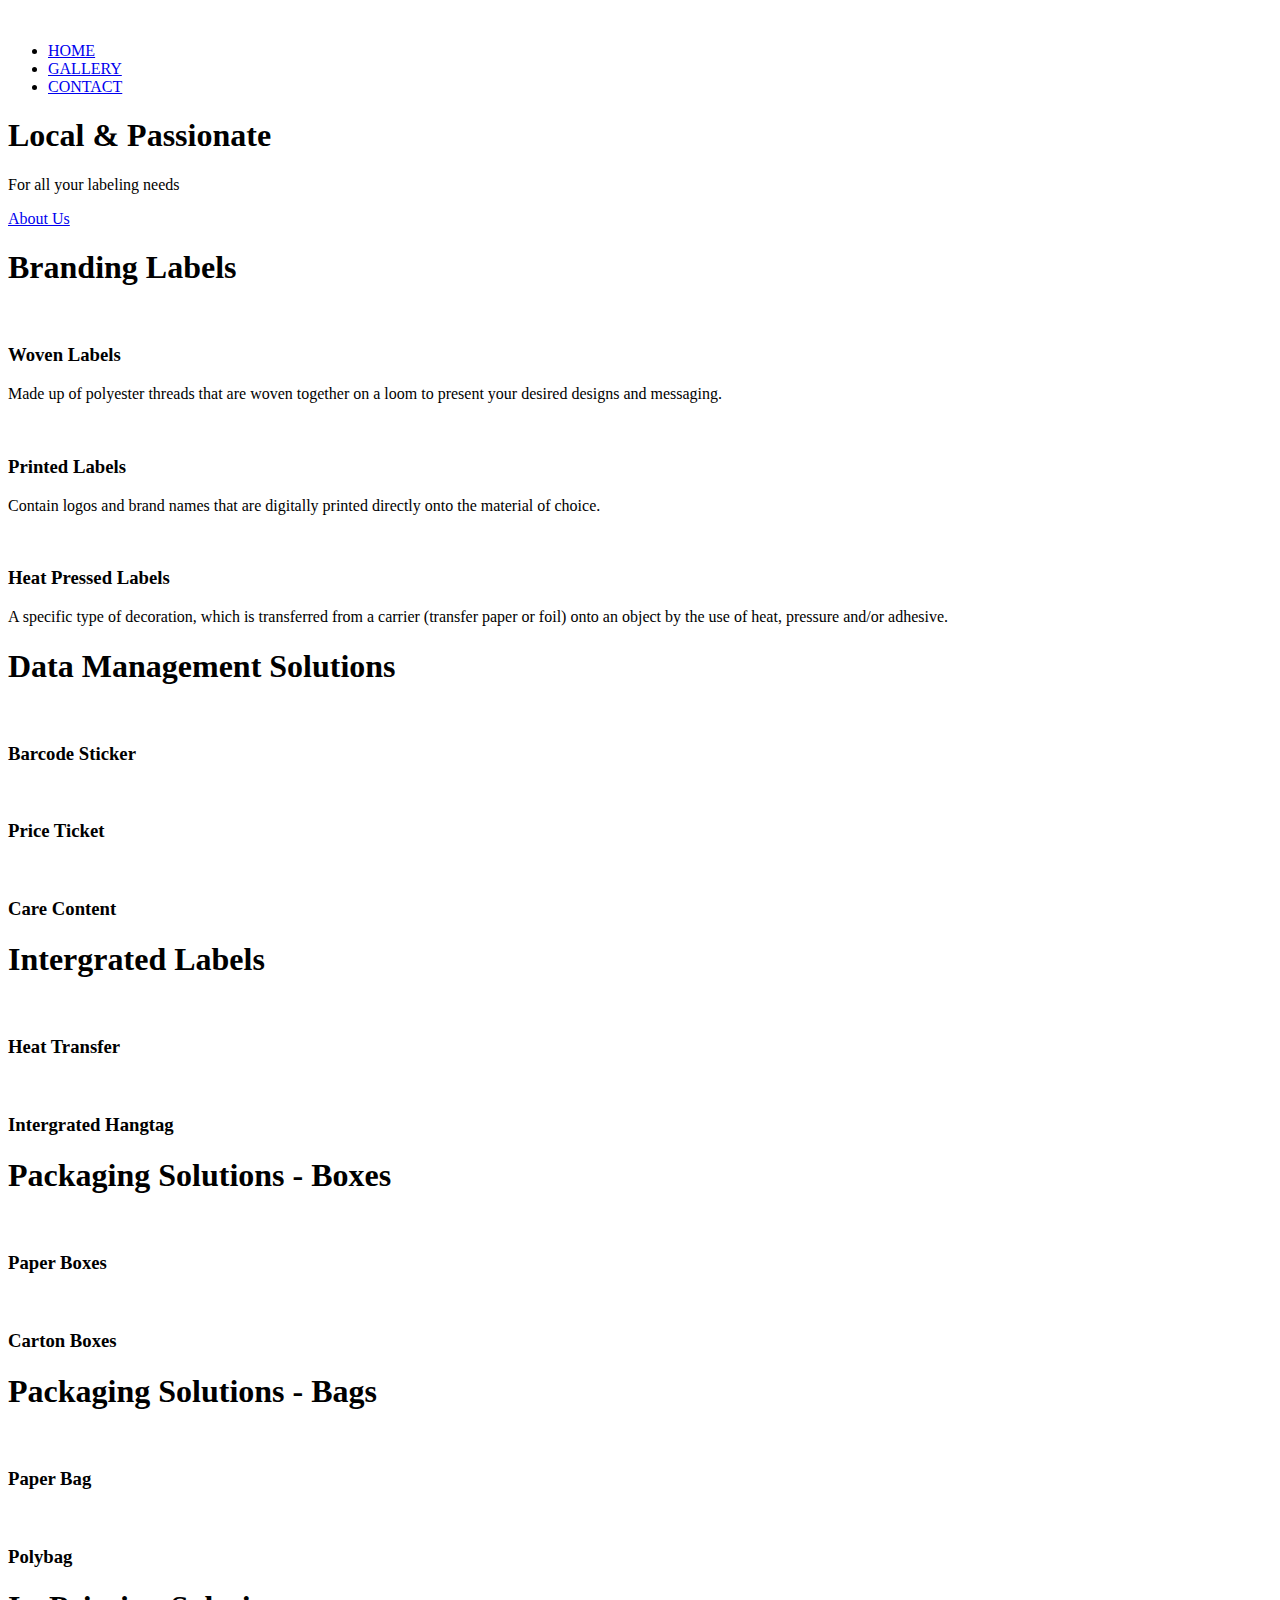
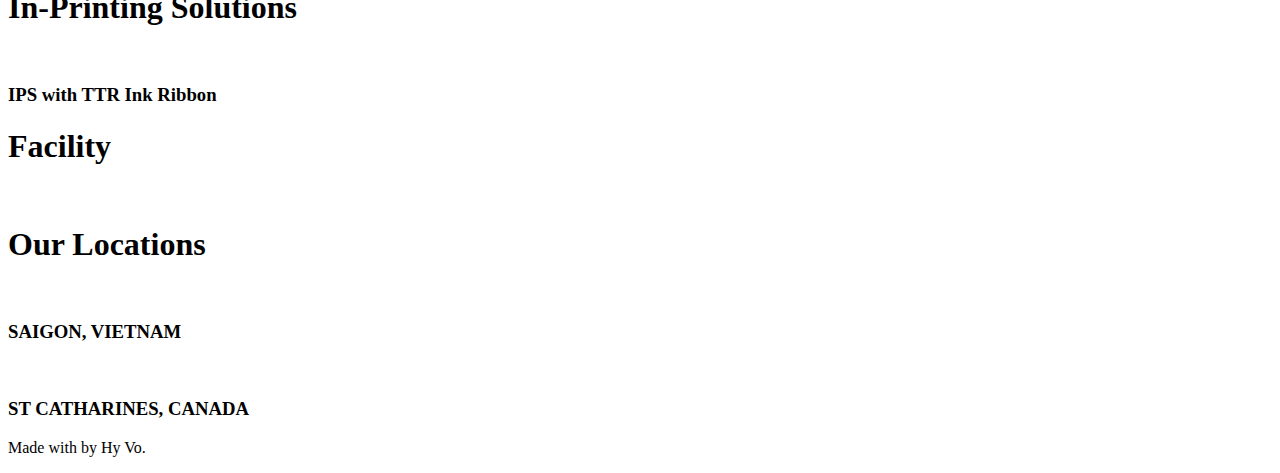
==== index.html @ 7e91a7ab "practice: Made index page" ====
<!DOCTYPE html>
<html lang="en">
<head>
    <meta charset="UTF-8">
    <meta http-equiv="X-UA-Compatible" content="IE=edge">
    <meta name="viewport" content="width=device-width, initial-scale=1.0">
    <title>PJHN</title>
</head>
<body>
    <section class="header">
        <nav>
            <a href="index.html"><img src="img/logo.png" alt=""></a>
            <div class="nav-links" id="navLinks">
                <i class="fa fa-times" onclick="hideMenu()"></i>
                <ul>
                    <li><a href="index.html">HOME</a></li>
                    <li><a href="gallery.html">GALLERY</a></li>
                    <li><a href="contact.html">CONTACT</a></li>
                </ul>
            </div>
            <i class="fa fa-bars" onclick="showMenu()"></i>
        </nav>
        <div class="text-box">
            <h1>Local & Passionate</h1>
            <p>For all your labeling needs</p>
            <a href="about.html" class="hero-btn">About Us</a>
        </div>
    </section>

    <!---------- Branding ---------->
    <section class="branding">
        <h1>Branding Labels</h1>

        <div class="row">
            <div class="branding-col">
                <img src="img/w1.png" alt="">
                <img src="img/w2.png" alt="">
                <h3>Woven Labels</h3>
                <p>Made up of polyester threads that are woven together on a loom to present your desired designs and messaging.</p>
            </div>
            <div class="branding-col">
                <img src="img/pt1.png" alt="">
                <img src="img/pt2.png" alt="">
                <h3>Printed Labels</h3>
                <p>Contain logos and brand names that are digitally printed directly onto the material of choice.</p>
            </div>
            <div class="branding-col">
                <img src="img/brd1.png" alt="">
                <img src="img/brd2.png" alt="">
                <h3>Heat Pressed Labels</h3>
                <p>A specific type of decoration, which is transferred from a carrier (transfer paper or foil) onto an object by the use of heat, pressure and/or adhesive.</p>
            </div>
        </div>
    </section>

    <!---------- Data Management ---------->
    <div>
        <section class="branding">
            <h1>Data Management Solutions</h1>

            <div class="row">
                <div class="branding-col">
                    <img src="img/brst1.png" alt="">
                    <h3>Barcode Sticker</h3>
                </div>
                <div class="branding-col">
                    <img src="img/prtk1.png" alt="">
                    <img src="img/prtk2.png" alt="">
                    <h3>Price Ticket</h3>
                </div>
                <div class="branding-col">
                    <img src="img/brd1.png" alt="">
                    <img src="img/brd2.png" alt="">
                    <h3>Care Content</h3>
                </div>
            </div>
        </section>
    </div>
        

    <!---------- Intergrated Labels ---------->
    <section class="integrated">
        <h1>Intergrated Labels</h1>

        <div class="row">
            <div class="integrated-col">
                <img src="img/httr1.png" alt="">
                <h3>Heat Transfer</h3>
            </div>
            <div class="integrated-col">
                <img src="img/prtk1.png" alt="">
                <img src="img/prtk2.png" alt="">
                <h3>Intergrated Hangtag</h3>
            </div>
        </div>
    </section>

    <!---------- Packaging ---------->
    <div>
        <section class="packaging">
            <h1>Packaging Solutions - Boxes</h1>

            <div class="row">
                <div class="packaging-col">
                    <img src="img/pabg1.png" alt="">
                    <h3>Paper Boxes</h3>
                </div>
                <div class="packaging-col">
                    <img src="img/crbx1.png" alt="">
                    <img src="img/crbx2.png" alt="">
                    <h3>Carton Boxes</h3>
                </div>
            </div>
        </section>
    </div>
    

    <!---------- Packaging ---------->
    <section class="packaging">
        <h1>Packaging Solutions - Bags</h1>

        <div class="row">
            <div class="packaging-col">
                <img src="img/pabg1.png" alt="">
                <img src="img/pabg2.png" alt="">
                <h3>Paper Bag</h3>
            </div>
            <div class="packaging-col">
                <img src="img/pobg1.png" alt="">
                <img src="img/pobg2.png" alt="">
                <img src="img/pobg3.png" alt="">
                <h3>Polybag</h3>
            </div>
        </div>
    </section>

    <!---------- In-Printing ---------->
    <div>
        <section class="inprinting">
            <h1>In-Printing Solutions</h1>

            <div class="row">
                <div class="inprinting-col">
                    <img src="img/ips_ttr.png" alt="">
                    <h3>IPS with TTR Ink Ribbon</h3>
                </div>
            </div>
        </section>
    </div>
    

    <!---------- Facility ---------->
    <section class="inprinting">
        <h1>Facility</h1>

        <div class="row">
            <div class="inprinting-col">
                <img src="img/fac.png" alt="">
            </div>
        </div>
    </section>

    <!---------- Location ---------->
    <section class="location">
        <h1>Our Locations</h1>
        <div class="row">
            <div class="location-col">
                <img src="img/ben_thanh.jpg" alt="">
                <div class="layer">
                    <h3>SAIGON, VIETNAM</h3>
                </div>
            </div>
            <div class="location-col">
                <img src="img/st_catharines.jpg" alt="">
                <div class="layer">
                    <h3>ST CATHARINES, CANADA</h3>
                </div>
            </div>
        </div>
    </section>

    <!---------- Footer ---------->
    <section class="footer">
        <div class="icons">
            <a href="https://www.instagram.com/hyvogia/"><i class="fa fa-instagram"></i></a>
            <a href="https://www.linkedin.com/in/hy-vo-8a0843227/"><i class="fa fa-linkedin"></i></a>
        </div>
        <p>Made with <i class="fa fa-heart-o"></i> by Hy Vo.</p>
    </section>
</body>
</html>
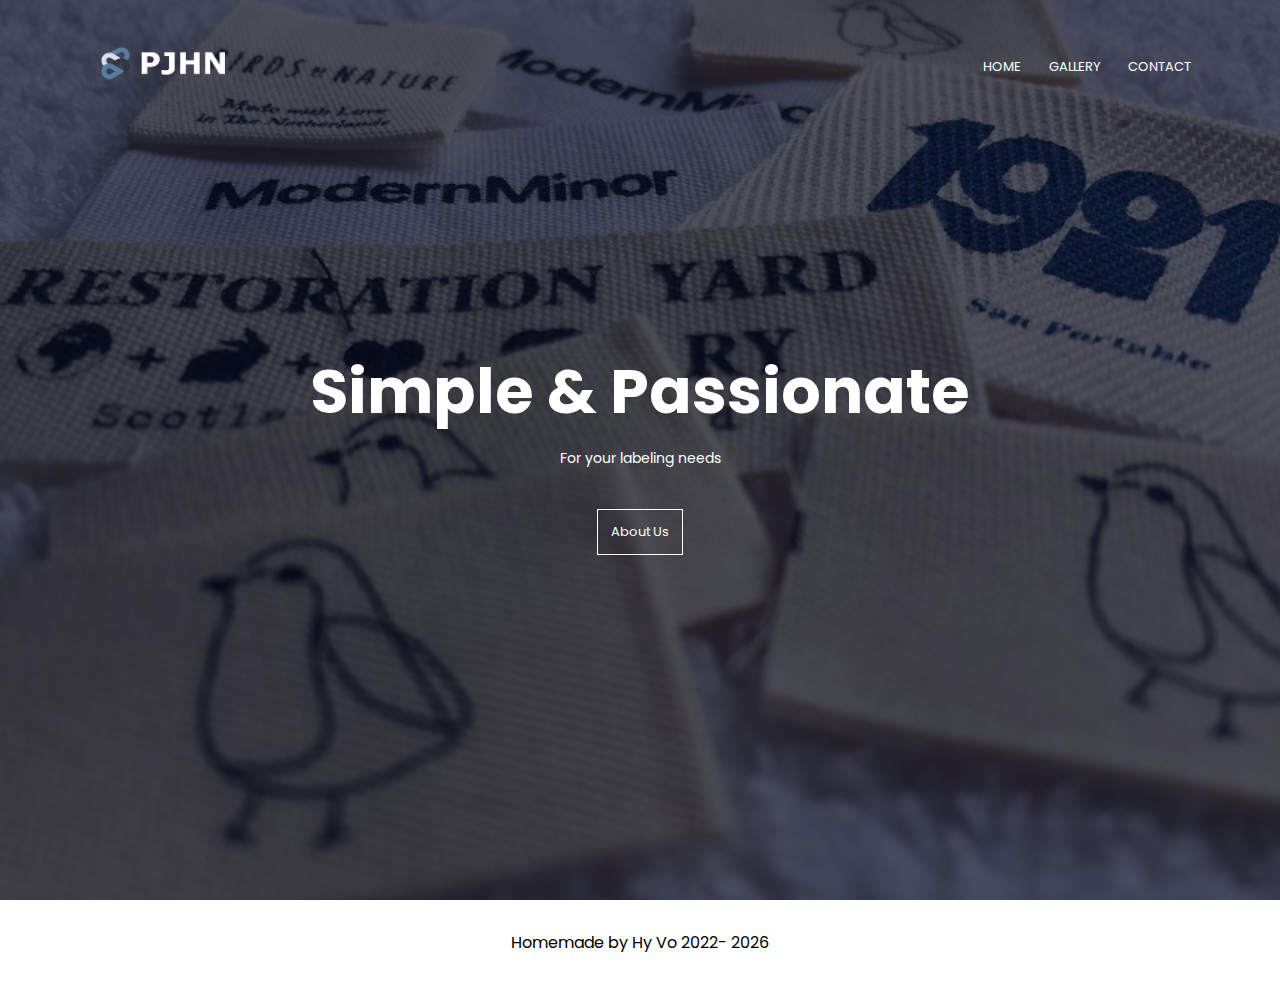
==== commit 0ac3c8e6: "practice: Added CSS with proper comments and an image folder" ====
--- a/index.html
+++ b/index.html
@@ -1,11 +1,20 @@
 <!DOCTYPE html>
 <html lang="en">
+
 <head>
     <meta charset="UTF-8">
     <meta http-equiv="X-UA-Compatible" content="IE=edge">
     <meta name="viewport" content="width=device-width, initial-scale=1.0">
     <title>PJHN</title>
+    <link rel="shortcut icon" href="img/icon.png" type="image/x-icon">
+    <link rel="stylesheet" href="style.css">
+    <link rel="preconnect" href="https://fonts.googleapis.com">
+    <link rel="preconnect" href="https://fonts.gstatic.com" crossorigin>
+    <link href="https://fonts.googleapis.com/css2?family=Poppins:wght@100;200;300;400;600;700&display=swap"
+        rel="stylesheet">
+    <link rel="stylesheet" href="https://cdnjs.cloudflare.com/ajax/libs/font-awesome/4.7.0/css/font-awesome.min.css">
 </head>
+
 <body>
     <section class="header">
         <nav>
@@ -21,171 +30,21 @@
             <i class="fa fa-bars" onclick="showMenu()"></i>
         </nav>
         <div class="text-box">
-            <h1>Local & Passionate</h1>
-            <p>For all your labeling needs</p>
+            <h1>Simple & Passionate</h1>
+            <p>For your labeling needs</p>
             <a href="about.html" class="hero-btn">About Us</a>
         </div>
     </section>
 
-    <!---------- Branding ---------->
-    <section class="branding">
-        <h1>Branding Labels</h1>
 
-        <div class="row">
-            <div class="branding-col">
-                <img src="img/w1.png" alt="">
-                <img src="img/w2.png" alt="">
-                <h3>Woven Labels</h3>
-                <p>Made up of polyester threads that are woven together on a loom to present your desired designs and messaging.</p>
-            </div>
-            <div class="branding-col">
-                <img src="img/pt1.png" alt="">
-                <img src="img/pt2.png" alt="">
-                <h3>Printed Labels</h3>
-                <p>Contain logos and brand names that are digitally printed directly onto the material of choice.</p>
-            </div>
-            <div class="branding-col">
-                <img src="img/brd1.png" alt="">
-                <img src="img/brd2.png" alt="">
-                <h3>Heat Pressed Labels</h3>
-                <p>A specific type of decoration, which is transferred from a carrier (transfer paper or foil) onto an object by the use of heat, pressure and/or adhesive.</p>
-            </div>
-        </div>
-    </section>
-
-    <!---------- Data Management ---------->
-    <div>
-        <section class="branding">
-            <h1>Data Management Solutions</h1>
-
-            <div class="row">
-                <div class="branding-col">
-                    <img src="img/brst1.png" alt="">
-                    <h3>Barcode Sticker</h3>
-                </div>
-                <div class="branding-col">
-                    <img src="img/prtk1.png" alt="">
-                    <img src="img/prtk2.png" alt="">
-                    <h3>Price Ticket</h3>
-                </div>
-                <div class="branding-col">
-                    <img src="img/brd1.png" alt="">
-                    <img src="img/brd2.png" alt="">
-                    <h3>Care Content</h3>
-                </div>
-            </div>
-        </section>
-    </div>
-        
-
-    <!---------- Intergrated Labels ---------->
-    <section class="integrated">
-        <h1>Intergrated Labels</h1>
-
-        <div class="row">
-            <div class="integrated-col">
-                <img src="img/httr1.png" alt="">
-                <h3>Heat Transfer</h3>
-            </div>
-            <div class="integrated-col">
-                <img src="img/prtk1.png" alt="">
-                <img src="img/prtk2.png" alt="">
-                <h3>Intergrated Hangtag</h3>
-            </div>
-        </div>
-    </section>
-
-    <!---------- Packaging ---------->
-    <div>
-        <section class="packaging">
-            <h1>Packaging Solutions - Boxes</h1>
-
-            <div class="row">
-                <div class="packaging-col">
-                    <img src="img/pabg1.png" alt="">
-                    <h3>Paper Boxes</h3>
-                </div>
-                <div class="packaging-col">
-                    <img src="img/crbx1.png" alt="">
-                    <img src="img/crbx2.png" alt="">
-                    <h3>Carton Boxes</h3>
-                </div>
-            </div>
-        </section>
-    </div>
-    
-
-    <!---------- Packaging ---------->
-    <section class="packaging">
-        <h1>Packaging Solutions - Bags</h1>
-
-        <div class="row">
-            <div class="packaging-col">
-                <img src="img/pabg1.png" alt="">
-                <img src="img/pabg2.png" alt="">
-                <h3>Paper Bag</h3>
-            </div>
-            <div class="packaging-col">
-                <img src="img/pobg1.png" alt="">
-                <img src="img/pobg2.png" alt="">
-                <img src="img/pobg3.png" alt="">
-                <h3>Polybag</h3>
-            </div>
-        </div>
-    </section>
-
-    <!---------- In-Printing ---------->
-    <div>
-        <section class="inprinting">
-            <h1>In-Printing Solutions</h1>
-
-            <div class="row">
-                <div class="inprinting-col">
-                    <img src="img/ips_ttr.png" alt="">
-                    <h3>IPS with TTR Ink Ribbon</h3>
-                </div>
-            </div>
-        </section>
-    </div>
-    
-
-    <!---------- Facility ---------->
-    <section class="inprinting">
-        <h1>Facility</h1>
-
-        <div class="row">
-            <div class="inprinting-col">
-                <img src="img/fac.png" alt="">
-            </div>
-        </div>
-    </section>
-
-    <!---------- Location ---------->
-    <section class="location">
-        <h1>Our Locations</h1>
-        <div class="row">
-            <div class="location-col">
-                <img src="img/ben_thanh.jpg" alt="">
-                <div class="layer">
-                    <h3>SAIGON, VIETNAM</h3>
-                </div>
-            </div>
-            <div class="location-col">
-                <img src="img/st_catharines.jpg" alt="">
-                <div class="layer">
-                    <h3>ST CATHARINES, CANADA</h3>
-                </div>
-            </div>
-        </div>
-    </section>
 
     <!---------- Footer ---------->
     <section class="footer">
-        <div class="icons">
-            <a href="https://www.instagram.com/hyvogia/"><i class="fa fa-instagram"></i></a>
-            <a href="https://www.linkedin.com/in/hy-vo-8a0843227/"><i class="fa fa-linkedin"></i></a>
-        </div>
-        <p>Made with <i class="fa fa-heart-o"></i> by Hy Vo.</p>
+
+        <p>Homemade by Hy Vo 2022-
+            <script>document.write(new Date().getFullYear());</script>
+        </p>
     </section>
 </body>
-</html>
+
+</html>--- a/style.css
+++ b/style.css
@@ -0,0 +1,168 @@
+/* Contents of this file:
+    |navigation-bar|
+    |home-page|
+    |footer|
+*/
+
+/* *navigation-bar* */
+
+* {
+    font-family: 'Poppins', sans-serif;
+    margin: 0;
+    padding: 0;
+}
+
+.header {
+    position: relative;
+
+    background-image: linear-gradient(rgba(4, 9, 30, 0.7), rgba(4, 9, 30, 0.7)), url(img/wallpaper.jpg);
+    background-position: center;
+    background-size: cover;
+    min-height: 100vh;
+    width: 100%;
+}
+
+nav {
+    align-items: center;
+    display: flex;
+    justify-content: space-between;
+    padding: 2% 6%;
+}
+
+nav img {
+    padding: 5px 10px;
+    width: 150px;
+}
+
+.nav-links {
+    flex: 1;
+    text-align: right;
+}
+
+.nav-links ul li {
+    display: inline-block;
+    list-style: none;
+    padding: 8px 12px;
+    position: relative;
+}
+
+.nav-links ul li a {
+    color: #fff;
+    font-size: 13px;
+    text-decoration: none;
+}
+
+.nav-links ul li::after {
+    content: '';
+    display: block;
+
+    background: #0082e6;
+    height: 2px;
+    margin: auto;
+    transition: 0.5s;
+    width: 0%;
+}
+
+.nav-links ul li:hover::after {
+    width: 100%;
+}
+
+nav .fa {
+    display: none;
+}
+
+@media(max-width: 768px) {
+    nav img {
+        padding: 5px 10px;
+        width: 75px;
+    }
+
+    .text-box h1 {
+        font-size: 20px;
+    }
+
+    .nav-links ul li {
+        display: block;
+    }
+
+    .nav-links {
+        position: fixed;
+
+        background: #0082e6;
+        height: 100vh;
+        right: -200px;
+        text-align: left;
+        top: 0;
+        transition: 1s;
+        width: 200px;
+        z-index: 2;
+    }
+
+    nav .fa {
+        display: block;
+
+        color: #fff;
+        cursor: pointer;
+        font-size: 22px;
+        margin: 10px;
+    }
+
+    .nav-links ul {
+        padding: 30px;
+    }
+}
+
+/* *home-page* */
+
+.text-box {
+    width: 90%;
+    color: #fff;
+    position: absolute;
+    top: 50%;
+    left: 50%;
+    transform: translate(-50%, -50%);
+    text-align: center;
+}
+
+.text-box h1 {
+    font-size: 62px;
+}
+
+.text-box p {
+    margin: 10px 0 40px;
+    font-size: 14px;
+    color: #fff;
+}
+
+.hero-btn {
+    display: inline-block;
+    position: relative;
+
+    background: transparent;
+    border: 1px solid #fff;
+    color: #fff;
+    cursor: pointer;
+    font-size: 13px;
+    padding: 12px 13px;
+    text-decoration: none;
+}
+
+.hero-btn:hover {
+    background: #0082e6;
+    border: 1px solid #0082e6;
+    transition: 1s;
+}
+
+/* *footer* */
+
+.footer {
+    padding: 30px 0;
+    text-align: center;
+    width: 100%;
+}
+
+.footer h4 {
+    font-weight: 600;
+    margin-bottom: 25px;
+    margin-top: 20px;
+}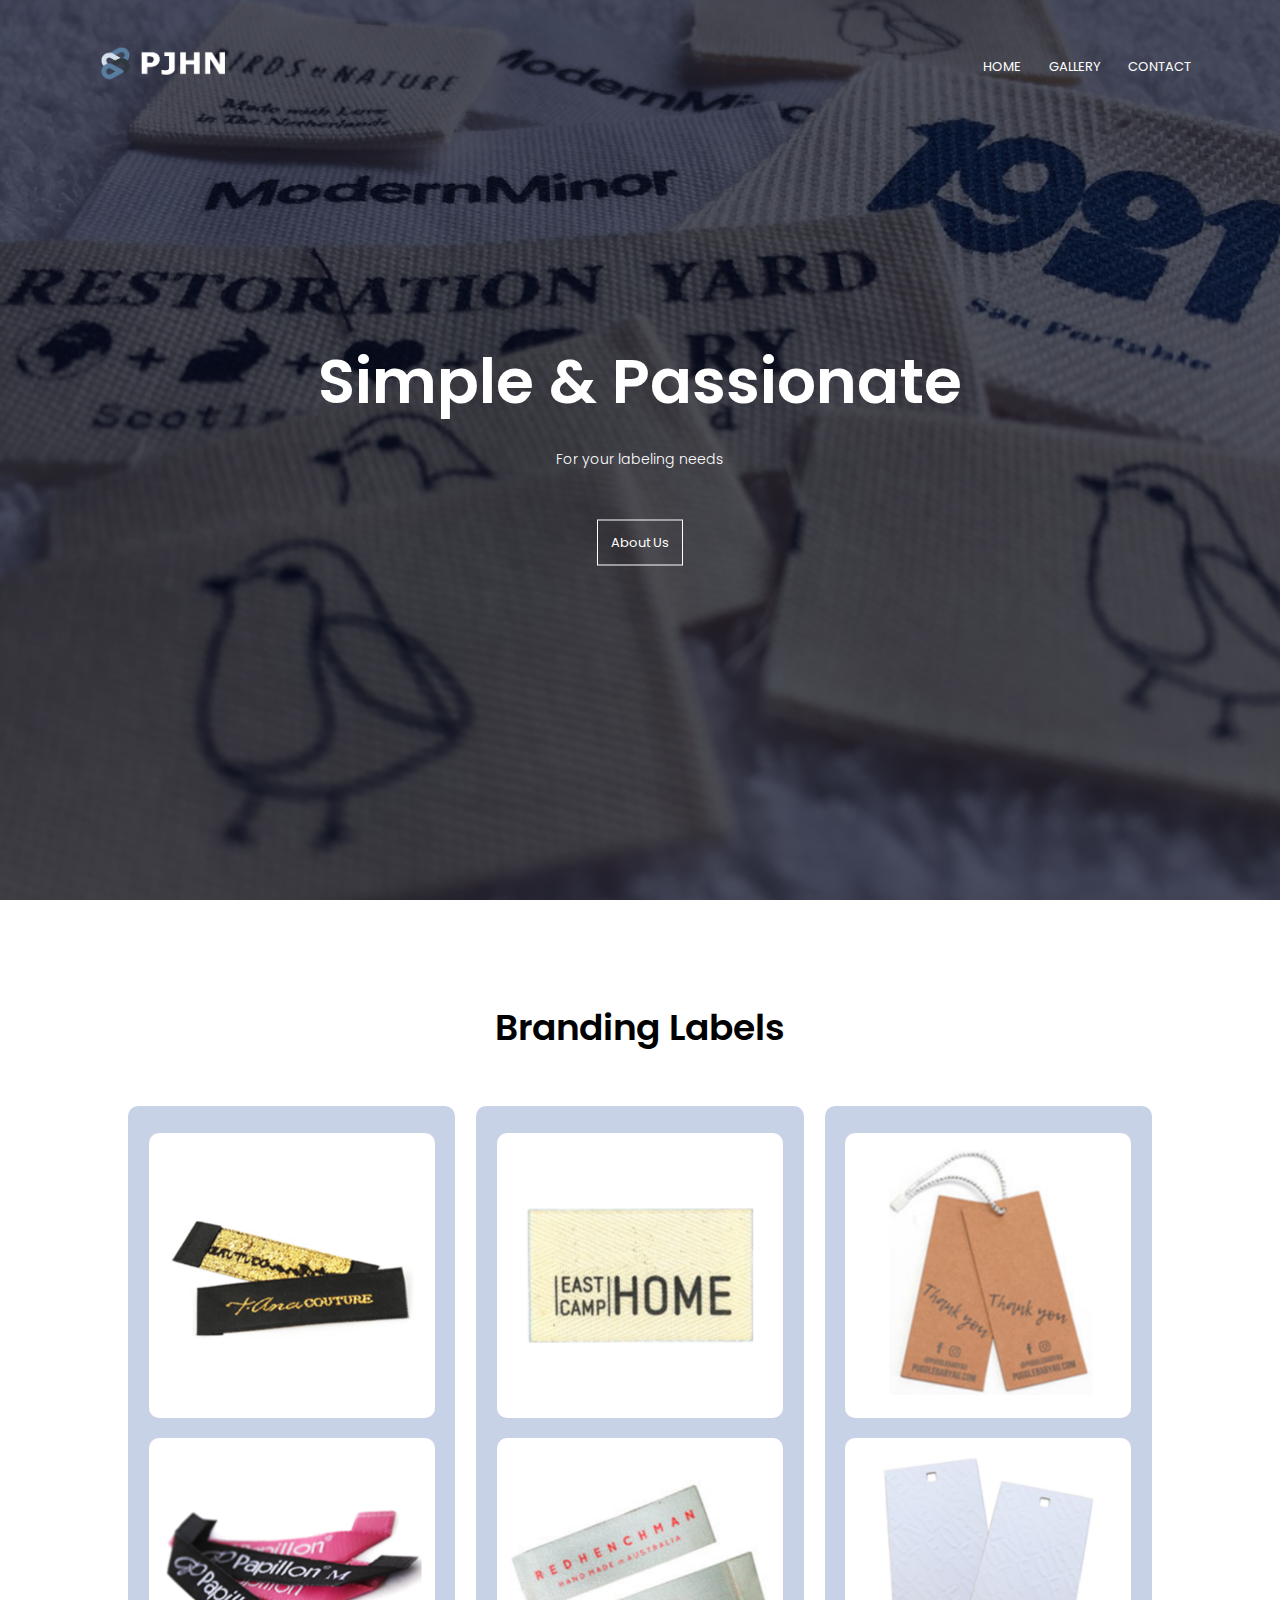
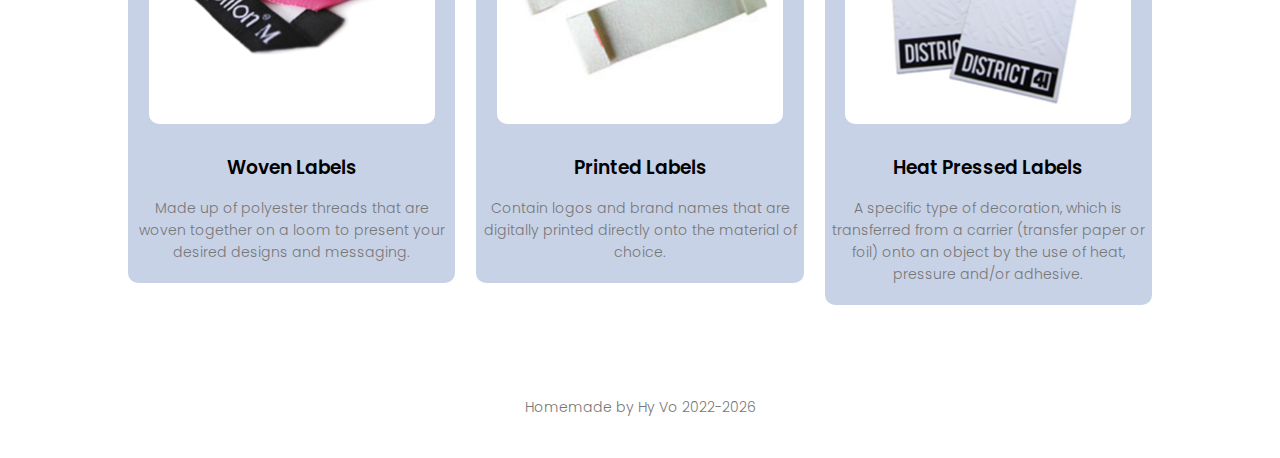
==== commit 3852d525: "practice: New branding section, flex display style, 3 columns" ====
--- a/index.html
+++ b/index.html
@@ -36,13 +36,38 @@
         </div>
     </section>
 
+    <!---------- Branding ---------->
+    <section class="branding">
+        <h1>Branding Labels</h1>
 
+        <div class="row">
+            <div class="branding-col">
+                <img src="img/w1.png" alt="">
+                <img src="img/w2.png" alt="">
+                <h3>Woven Labels</h3>
+                <p>Made up of polyester threads that are woven together on a loom to present your desired designs and
+                    messaging.</p>
+            </div>
+            <div class="branding-col">
+                <img src="img/pt1.png" alt="">
+                <img src="img/pt2.png" alt="">
+                <h3>Printed Labels</h3>
+                <p>Contain logos and brand names that are digitally printed directly onto the material of choice.</p>
+            </div>
+            <div class="branding-col">
+                <img src="img/brd1.png" alt="">
+                <img src="img/brd2.png" alt="">
+                <h3>Heat Pressed Labels</h3>
+                <p>A specific type of decoration, which is transferred from a carrier (transfer paper or foil) onto an
+                    object by the use of heat, pressure and/or adhesive.</p>
+            </div>
+        </div>
+    </section>
 
     <!---------- Footer ---------->
     <section class="footer">
-
-        <p>Homemade by Hy Vo 2022-
-            <script>document.write(new Date().getFullYear());</script>
+        <p>
+            Homemade by Hy Vo 2022-<script>document.write(new Date().getFullYear());</script>
         </p>
     </section>
 </body>
--- a/style.css
+++ b/style.css
@@ -1,6 +1,7 @@
 /* Contents of this file:
     |navigation-bar|
     |home-page|
+    |branding|
     |footer|
 */
 
@@ -153,6 +154,77 @@
     transition: 1s;
 }
 
+/* *branding* */
+
+h1 {
+    font-size: 36px;
+    font-weight: 600;
+}
+
+.row {
+    display: flex;
+    justify-content: space-between;
+    margin-top: 5%;
+}
+
+h3 {
+    text-align: center;
+    font-weight: 600;
+    margin: 10px 0;
+}
+
+p {
+    color: #777;
+    font-size: 14px;
+    font-weight: 300;
+    line-height: 22px;
+    padding: 10px;
+}
+
+.branding {
+    margin: auto;
+    padding-top: 100px;
+    text-align: center;
+    width: 80%;
+}
+
+.branding-col {
+    background-color: rgb(200, 210, 230);
+    border-radius: 10px;
+    flex-basis: 31%;
+    height: fit-content;
+    margin-bottom: 5%;
+    padding: 20px 5px;
+    text-align: center;
+}
+
+.branding-col img {
+    border-radius: 10px;
+    margin: 2% 0%;
+    transition: 0.5s;
+    width: 90%;
+}
+
+.branding-col p {
+    padding: 0;
+}
+
+.branding-col h3 {
+    margin-top: 16px;
+    margin-bottom: 15px;
+    text-align: center;
+}
+
+.branding-col img:hover {
+    box-shadow: 0 0 20px 0px rgba(0,0,0,0.2);
+}
+
+@media(max-width: 700px) {
+    .row {
+        flex-direction: column;
+    }
+}
+
 /* *footer* */
 
 .footer {
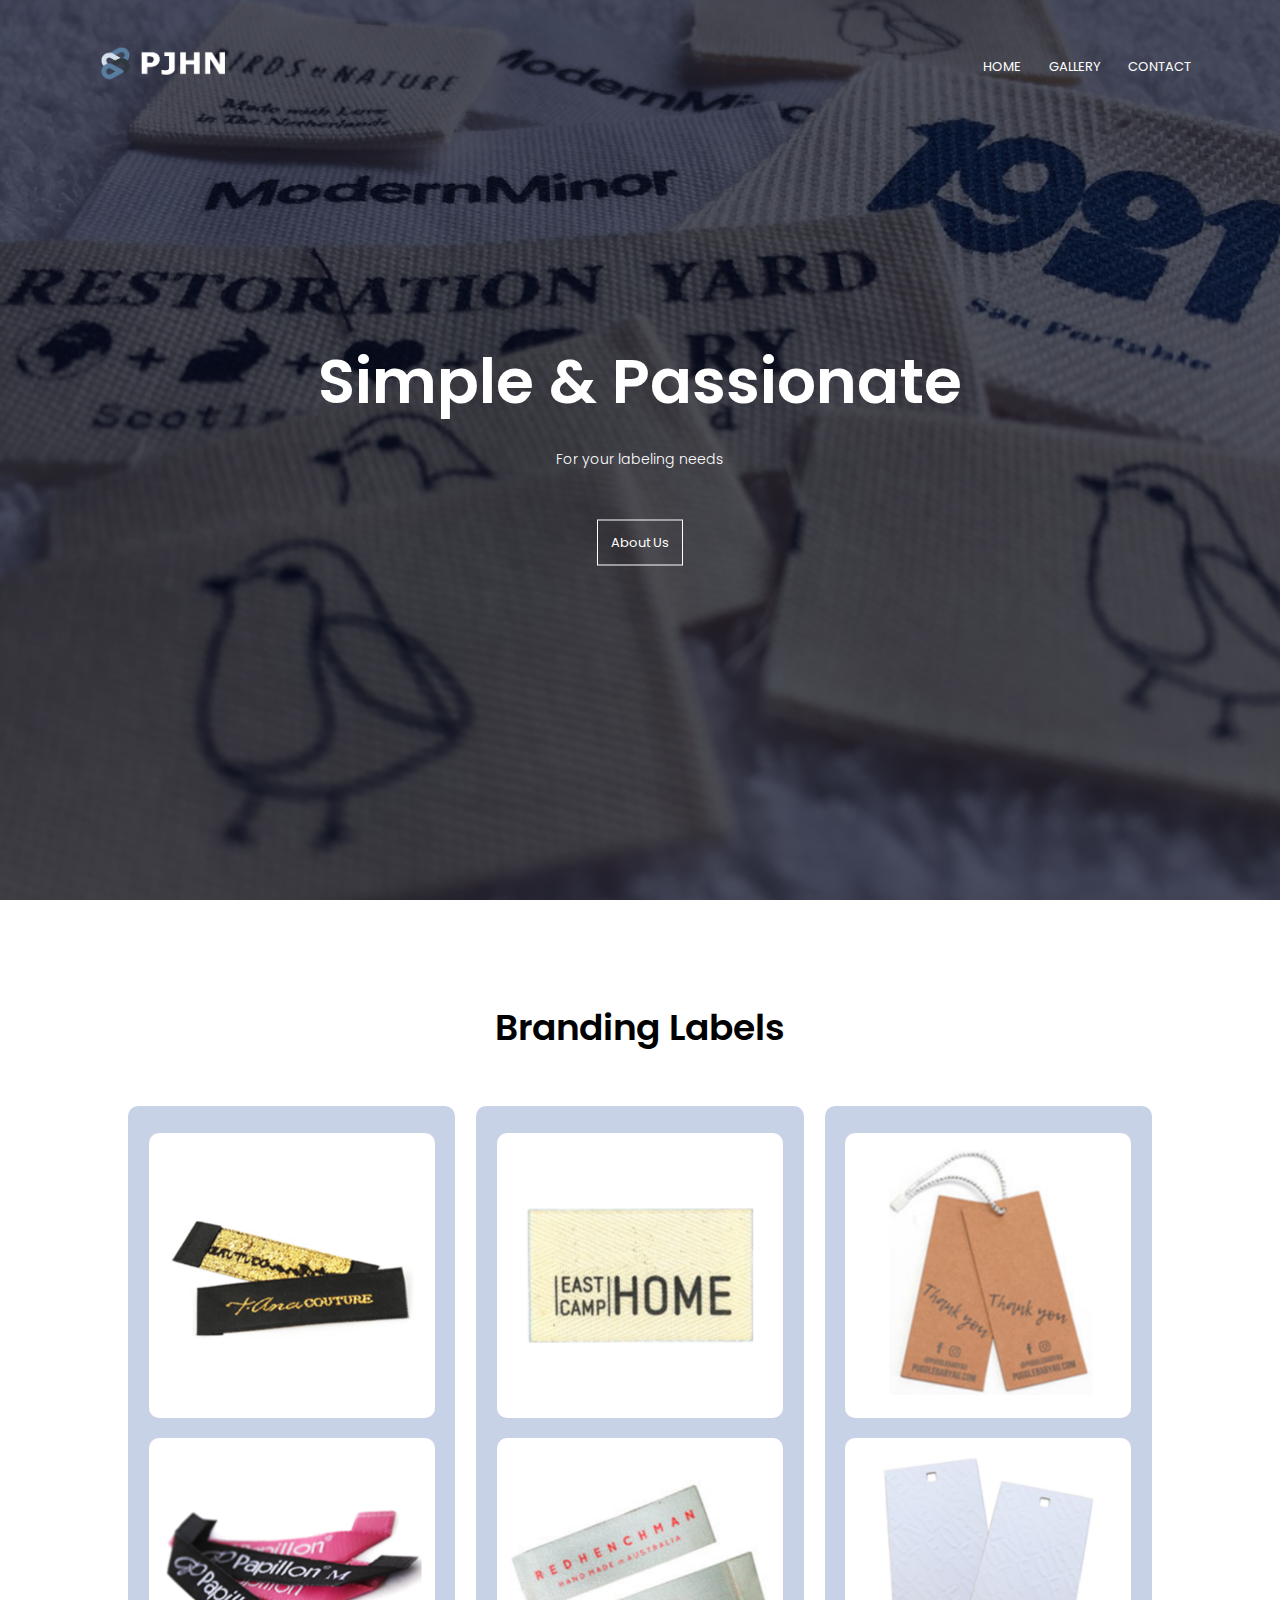
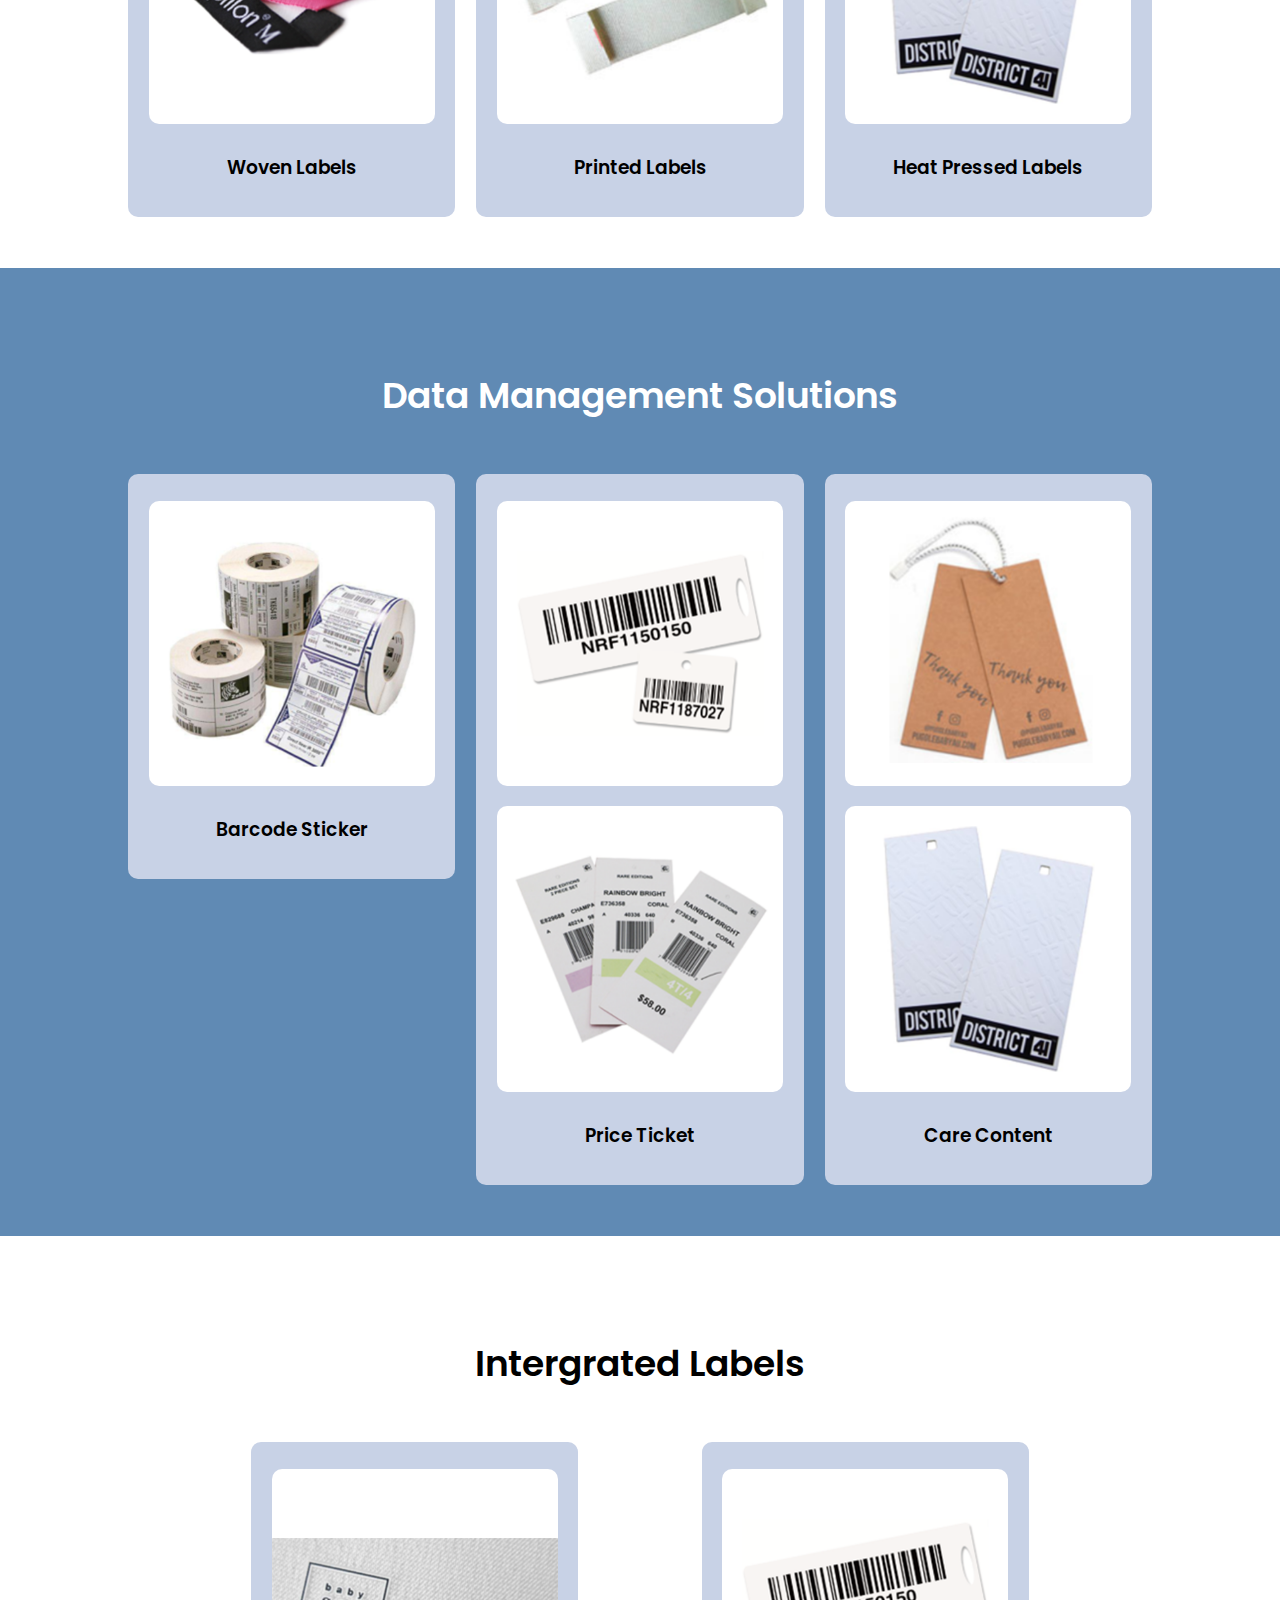
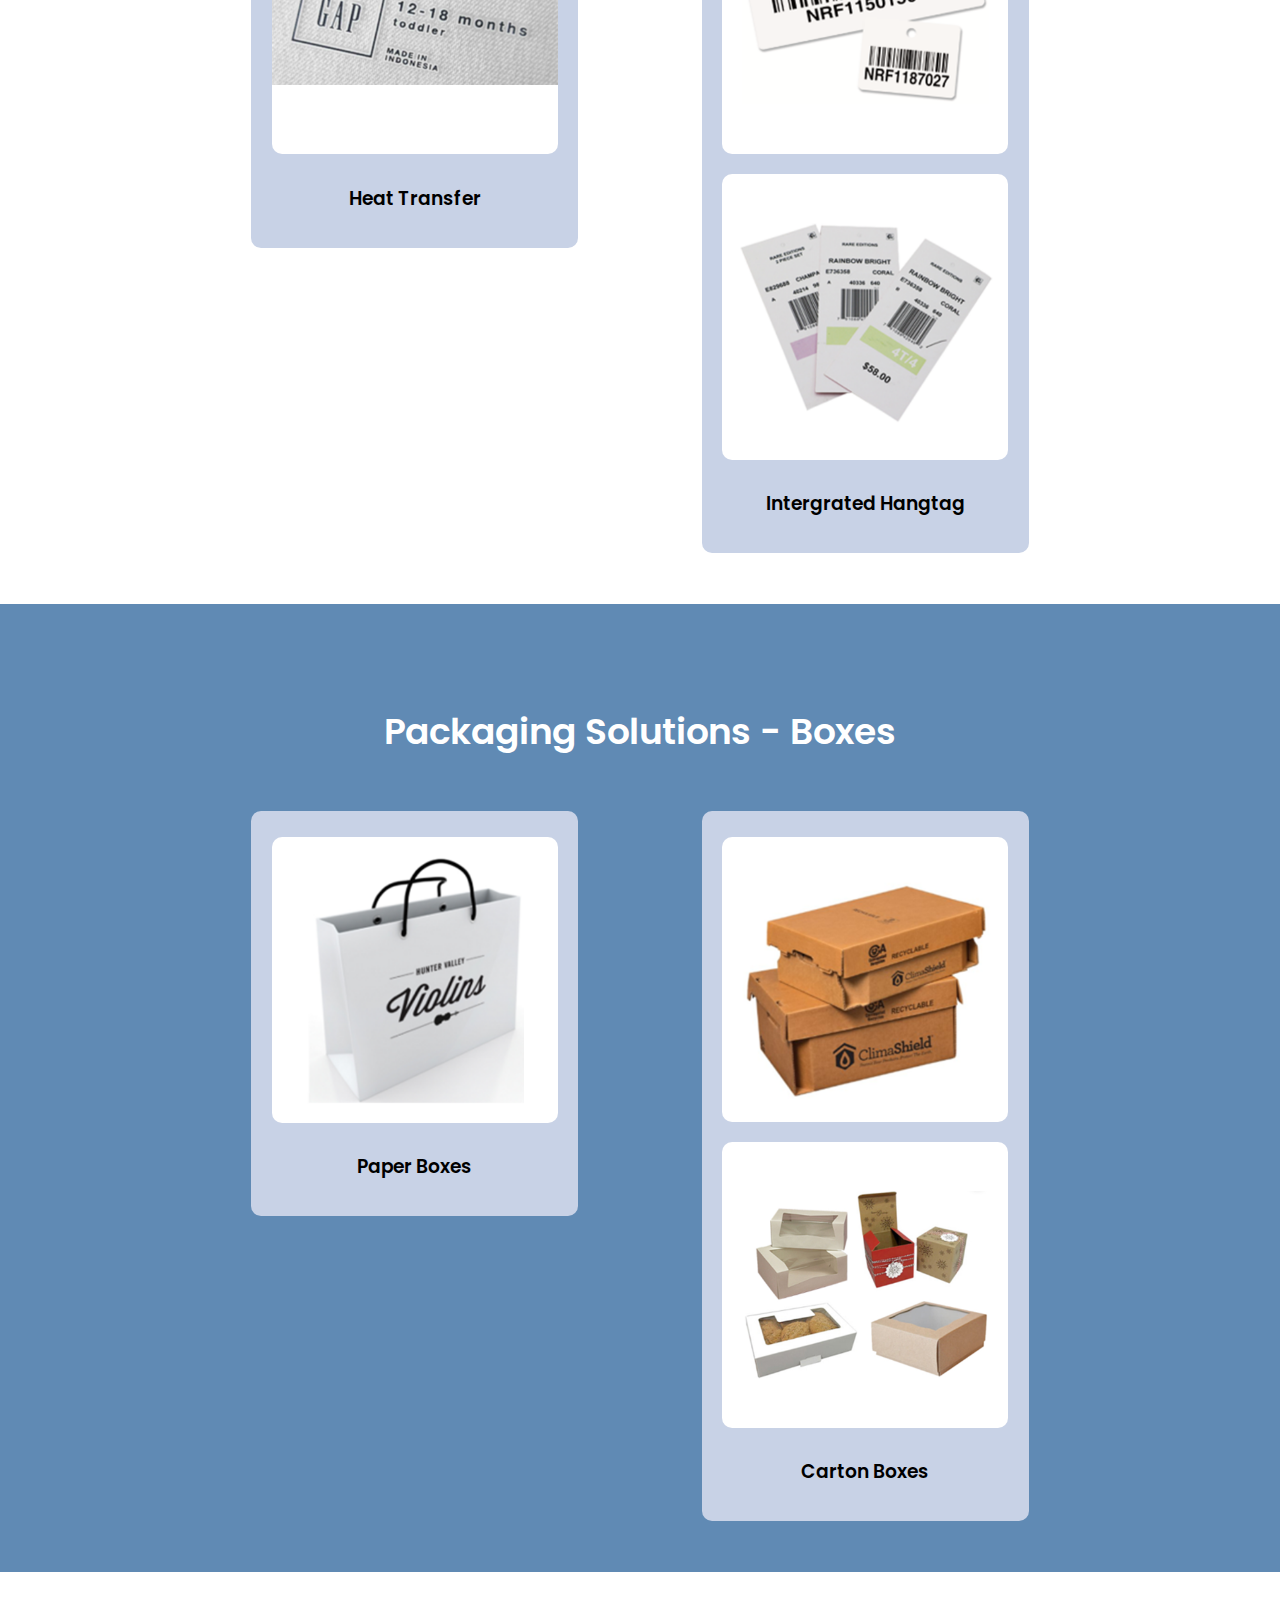
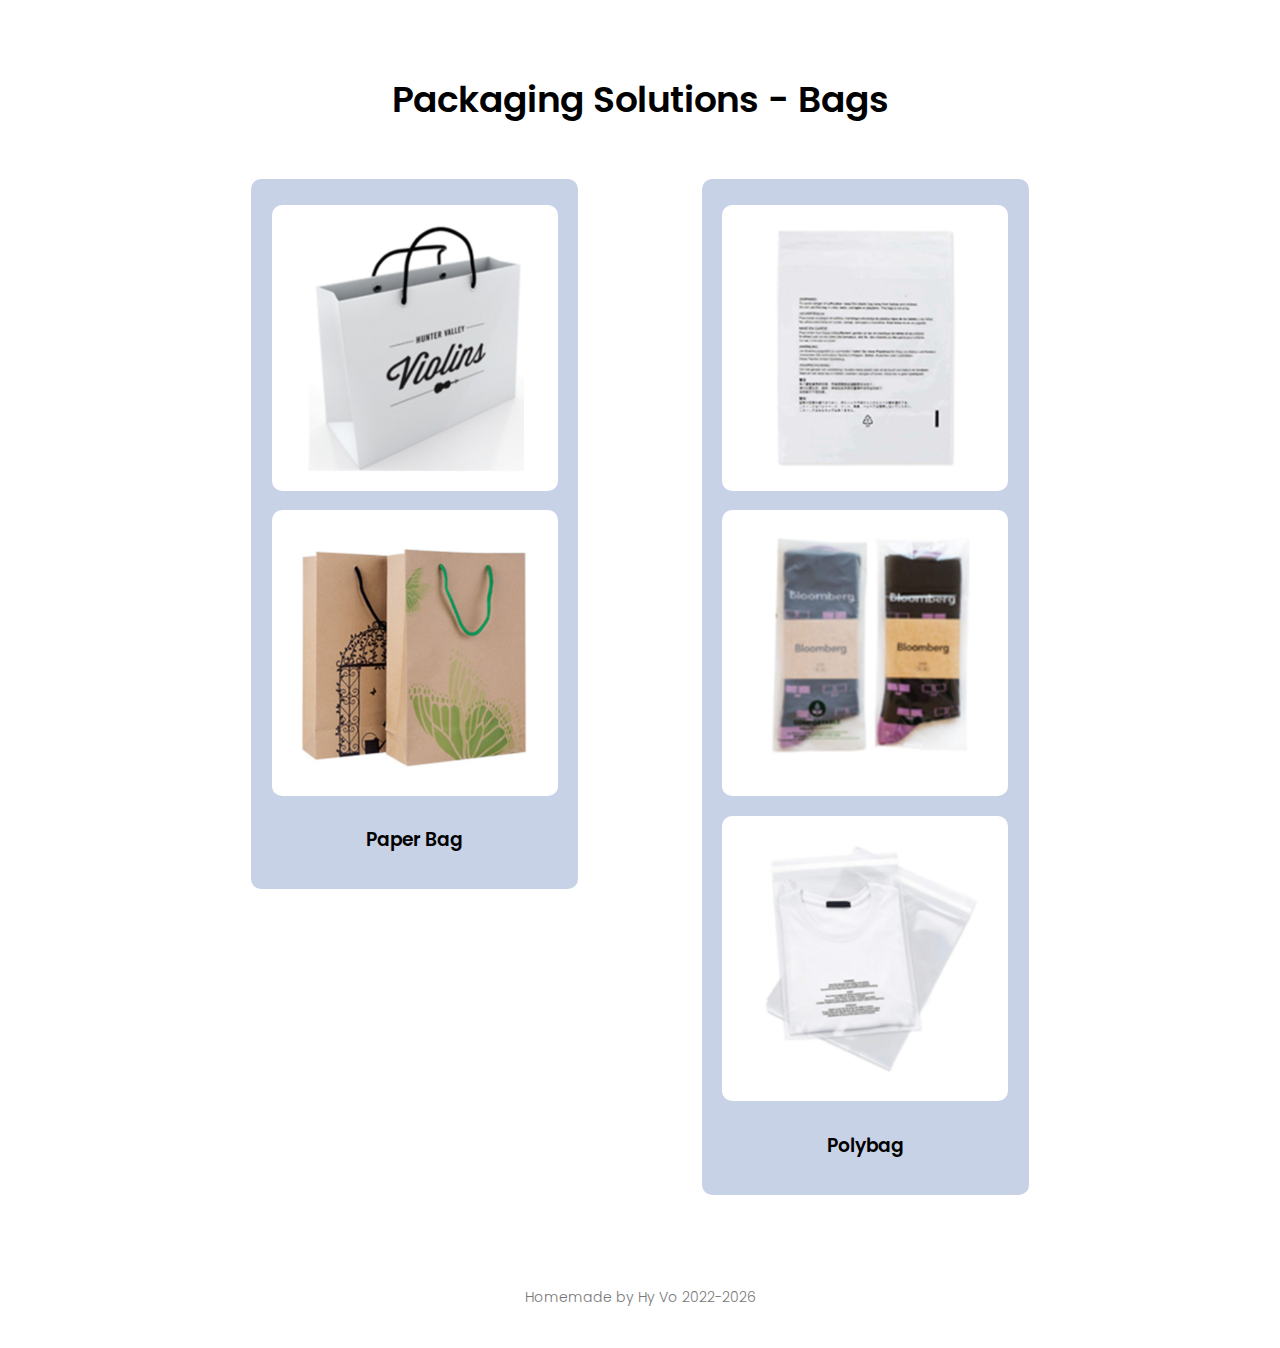
==== commit f507a29f: "practice: Added other label categories, included blue background for some sections" ====
--- a/index.html
+++ b/index.html
@@ -18,7 +18,7 @@
 <body>
     <section class="header">
         <nav>
-            <a href="index.html"><img src="img/logo.png" alt=""></a>
+            <a href="index.html"><img src="img/logo.png"></a>
             <div class="nav-links" id="navLinks">
                 <i class="fa fa-times" onclick="hideMenu()"></i>
                 <ul>
@@ -42,24 +42,100 @@
 
         <div class="row">
             <div class="branding-col">
-                <img src="img/w1.png" alt="">
-                <img src="img/w2.png" alt="">
+                <img src="img/branding/w1.png">
+                <img src="img/branding/w2.png">
                 <h3>Woven Labels</h3>
-                <p>Made up of polyester threads that are woven together on a loom to present your desired designs and
-                    messaging.</p>
             </div>
             <div class="branding-col">
-                <img src="img/pt1.png" alt="">
-                <img src="img/pt2.png" alt="">
+                <img src="img/branding/pt1.png">
+                <img src="img/branding/pt2.png">
                 <h3>Printed Labels</h3>
-                <p>Contain logos and brand names that are digitally printed directly onto the material of choice.</p>
             </div>
             <div class="branding-col">
-                <img src="img/brd1.png" alt="">
-                <img src="img/brd2.png" alt="">
+                <img src="img/branding/brd1.png">
+                <img src="img/branding/brd2.png">
                 <h3>Heat Pressed Labels</h3>
-                <p>A specific type of decoration, which is transferred from a carrier (transfer paper or foil) onto an
-                    object by the use of heat, pressure and/or adhesive.</p>
+            </div>
+        </div>
+    </section>
+
+    <!---------- Data Management ---------->
+    <div class="dm">
+        <section class="branding">
+            <h1 style="color: white;">Data Management Solutions</h1>
+
+            <div class="row">
+                <div class="branding-col">
+                    <img src="img/brst1.png">
+                    <h3>Barcode Sticker</h3>
+                </div>
+                <div class="branding-col">
+                    <img src="img/prtk1.png">
+                    <img src="img/prtk2.png">
+                    <h3>Price Ticket</h3>
+                </div>
+                <div class="branding-col">
+                    <img src="img/branding/brd1.png">
+                    <img src="img/branding/brd2.png">
+                    <h3>Care Content</h3>
+                </div>
+            </div>
+        </section>
+    </div>
+
+
+    <!---------- Intergrated Labels ---------->
+    <section class="integrated">
+        <h1>Intergrated Labels</h1>
+
+        <div class="row">
+            <div class="integrated-col">
+                <img src="img/httr1.png">
+                <h3>Heat Transfer</h3>
+            </div>
+            <div class="integrated-col">
+                <img src="img/prtk1.png">
+                <img src="img/prtk2.png">
+                <h3>Intergrated Hangtag</h3>
+            </div>
+        </div>
+    </section>
+
+    <!---------- Packaging ---------->
+    <div class="bgpkg">
+        <section class="packaging">
+            <h1 style="color: white;">Packaging Solutions - Boxes</h1>
+
+            <div class="row">
+                <div class="packaging-col">
+                    <img src="img/pabg1.png">
+                    <h3>Paper Boxes</h3>
+                </div>
+                <div class="packaging-col">
+                    <img src="img/crbx1.png">
+                    <img src="img/crbx2.png">
+                    <h3>Carton Boxes</h3>
+                </div>
+            </div>
+        </section>
+    </div>
+
+
+    <!---------- Packaging ---------->
+    <section class="packaging">
+        <h1>Packaging Solutions - Bags</h1>
+
+        <div class="row">
+            <div class="packaging-col">
+                <img src="img/pabg1.png">
+                <img src="img/pabg2.png">
+                <h3>Paper Bag</h3>
+            </div>
+            <div class="packaging-col">
+                <img src="img/pobg1.png">
+                <img src="img/pobg2.png">
+                <img src="img/pobg3.png">
+                <h3>Polybag</h3>
             </div>
         </div>
     </section>
--- a/style.css
+++ b/style.css
@@ -216,13 +216,110 @@
 }
 
 .branding-col img:hover {
-    box-shadow: 0 0 20px 0px rgba(0,0,0,0.2);
+    box-shadow: 0 0 20px 0px rgba(0, 0, 0, 0.2);
 }
 
 @media(max-width: 700px) {
     .row {
         flex-direction: column;
     }
+}
+
+/* *intergrated* */
+
+.integrated {
+    width: 80%;
+    margin: auto;
+    text-align: center;
+    padding-top: 100px;
+}
+
+.integrated .row {
+    justify-content: space-evenly;
+}
+
+.integrated-col {
+    background-color: rgb(200, 210, 230);
+    flex-basis: 31%;
+    height: fit-content;
+    border-radius: 10px;
+    margin-bottom: 5%;
+    text-align: center;
+    padding: 20px 5px;
+}
+
+.integrated-col img {
+    width: 90%;
+    border-radius: 10px;
+    transition: 0.5s;
+    margin: 2% 0%;
+}
+
+.integrated-col p {
+    padding: 0;
+}
+
+.integrated-col h3 {
+    margin-top: 16px;
+    margin-bottom: 15px;
+    text-align: center;
+}
+
+.integrated-col img:hover {
+    box-shadow: 0 0 20px 0px rgba(0, 0, 0, 0.2);
+}
+
+/* *packaging* */
+
+.packaging {
+    width: 80%;
+    margin: auto;
+    text-align: center;
+    padding-top: 100px;
+}
+
+.packaging .row {
+    justify-content: space-evenly;
+}
+
+.packaging-col {
+    background-color: rgb(200, 210, 230);
+    flex-basis: 31%;
+    height: fit-content;
+    border-radius: 10px;
+    margin-bottom: 5%;
+    text-align: center;
+    padding: 20px 5px;
+}
+
+.packaging-col img {
+    width: 90%;
+    border-radius: 10px;
+    transition: 0.5s;
+    margin-top: 30px;
+    margin: 2% 0%;
+}
+
+.packaging-col p {
+    padding: 0;
+}
+
+.packaging-col h3 {
+    margin-top: 16px;
+    margin-bottom: 15px;
+    text-align: center;
+}
+
+.packaging-col img:hover {
+    box-shadow: 0 0 20px 0px rgba(0, 0, 0, 0.2);
+}
+
+.dm {
+    background-color: rgb(96, 138, 180);
+}
+
+.bgpkg {
+    background-color: rgb(96, 138, 180);
 }
 
 /* *footer* */
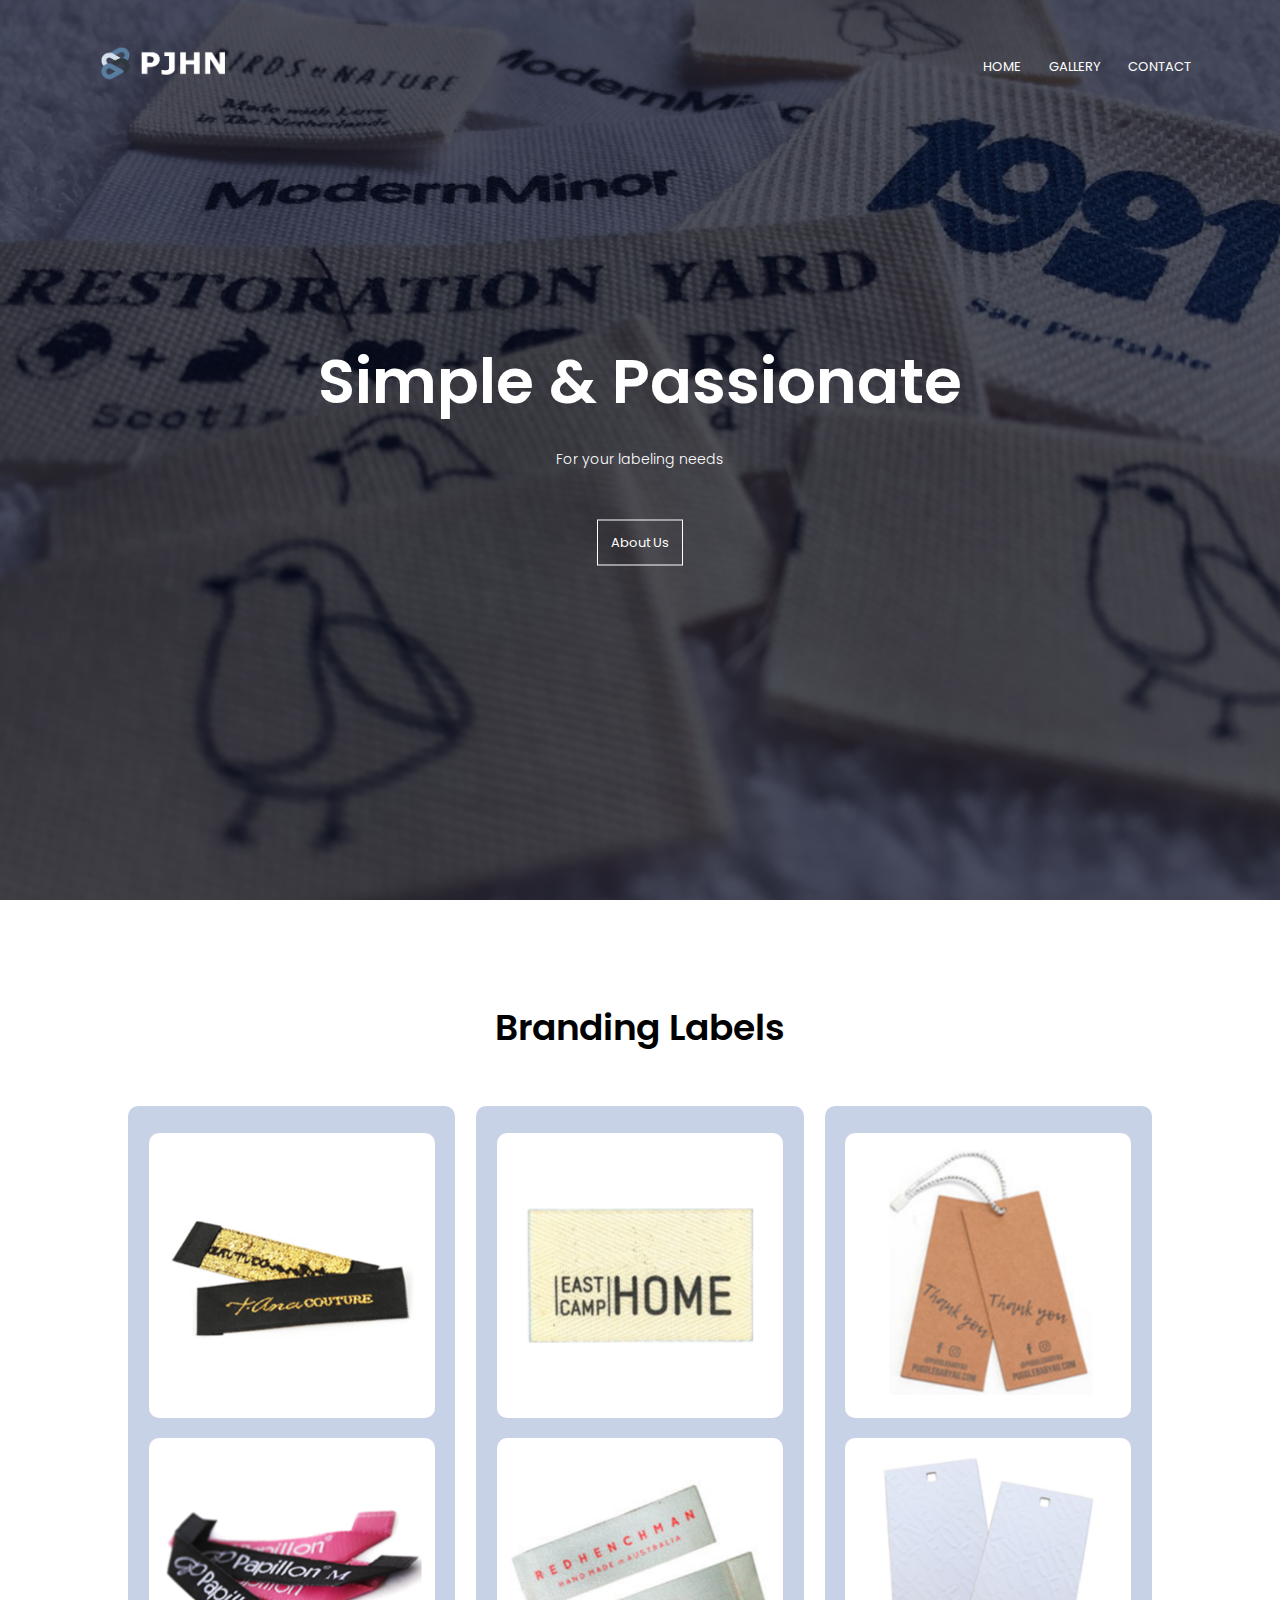
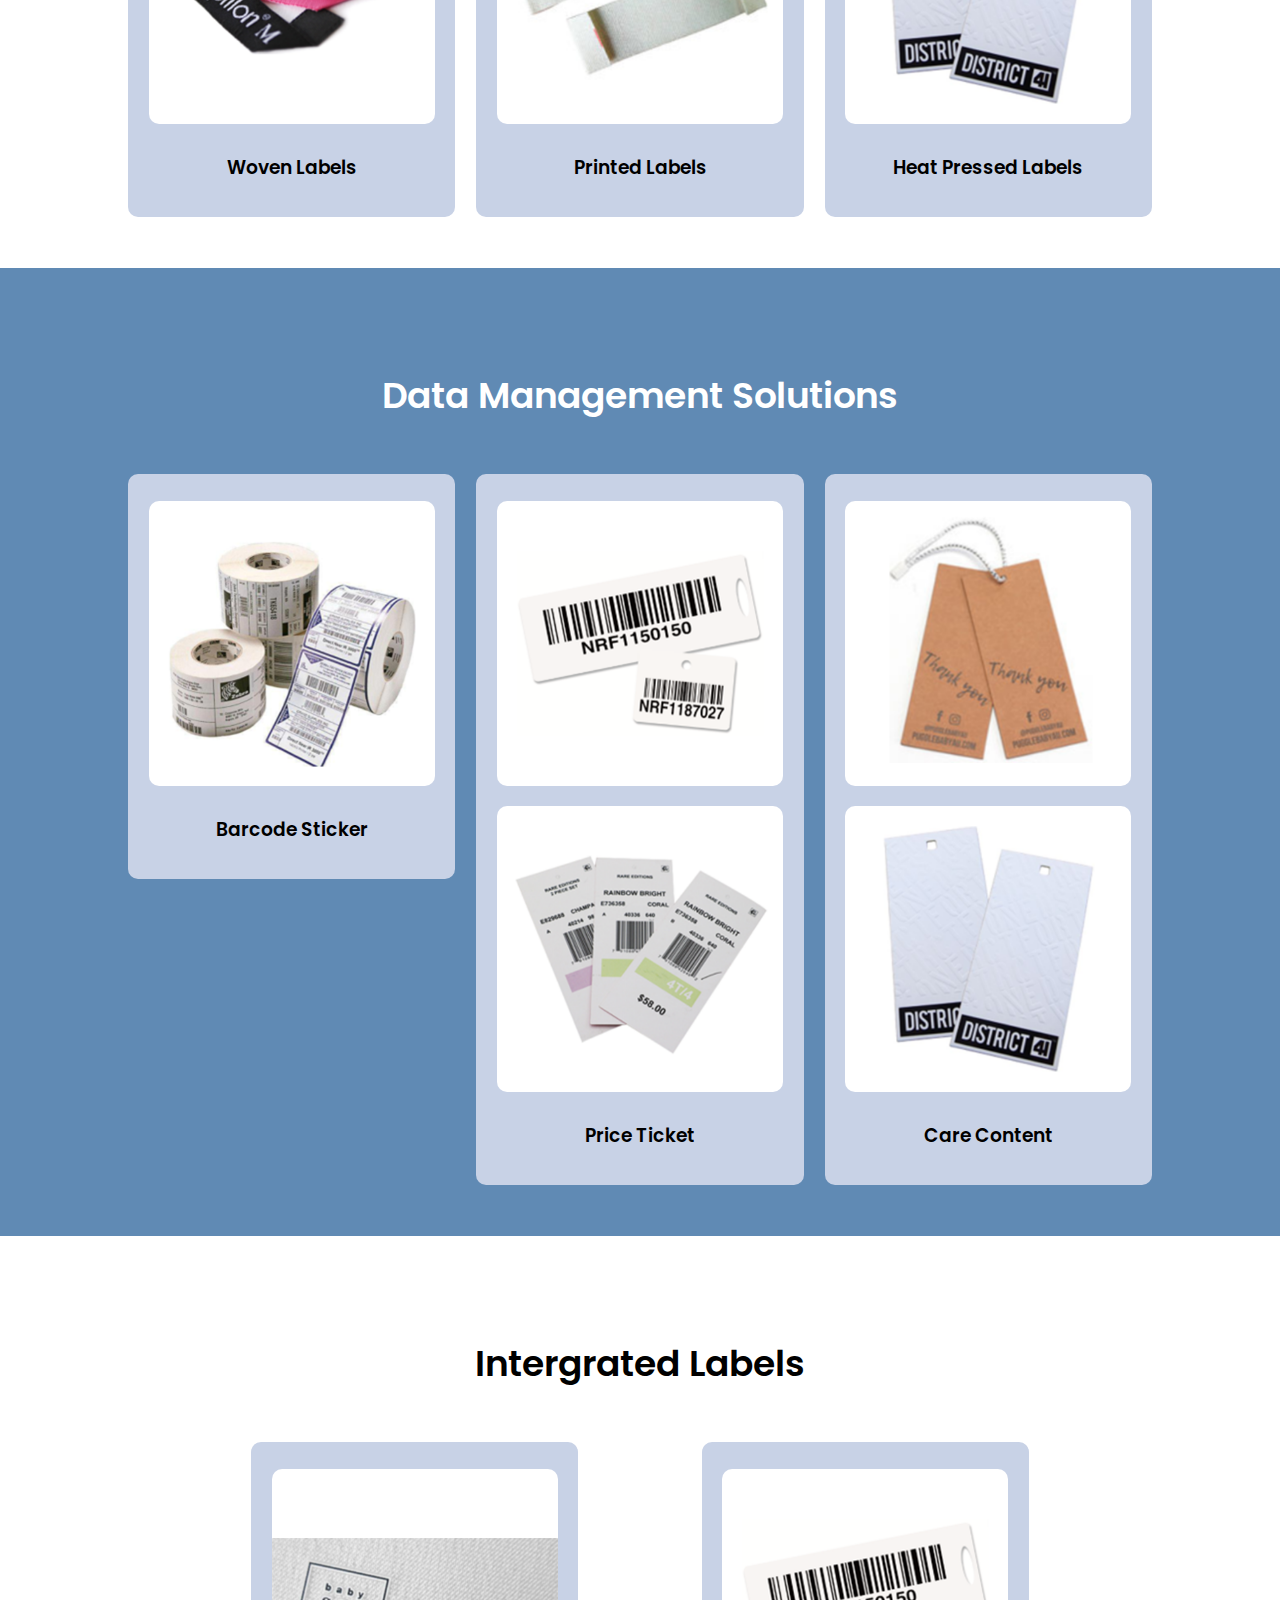
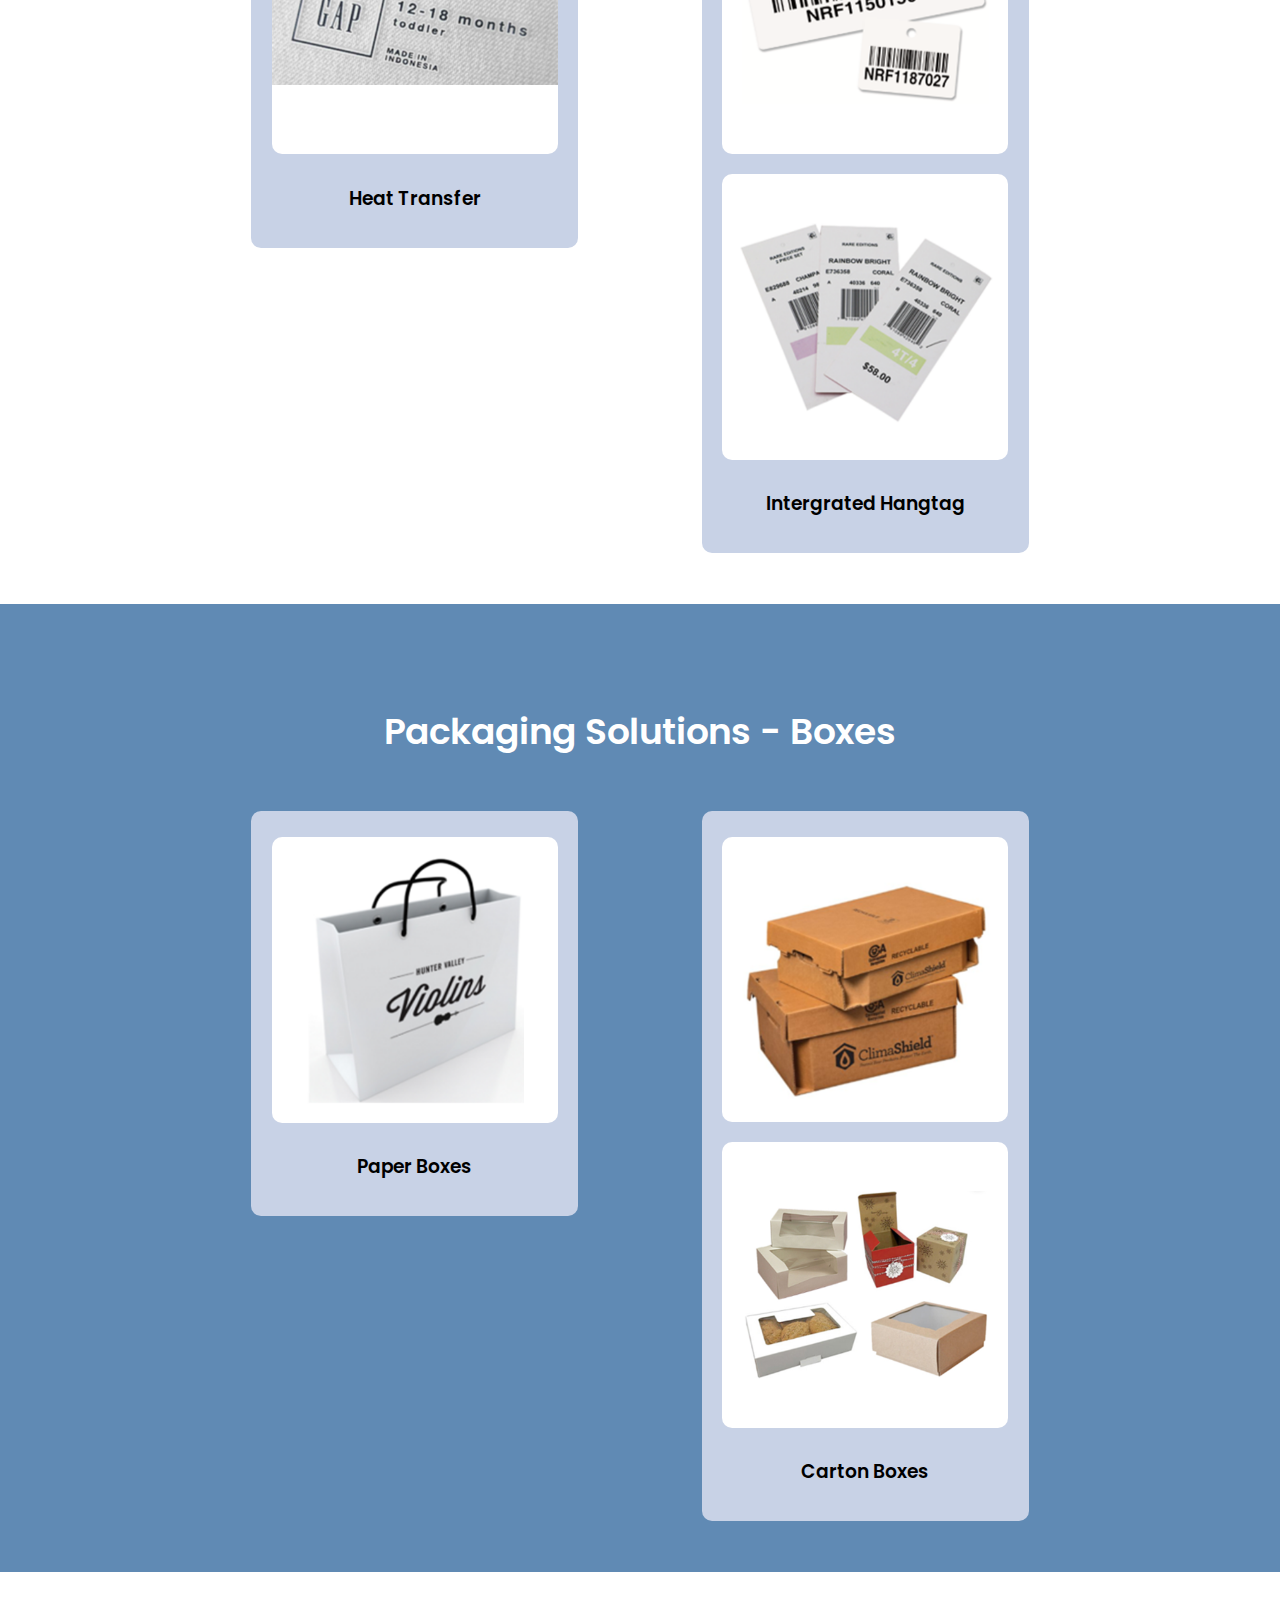
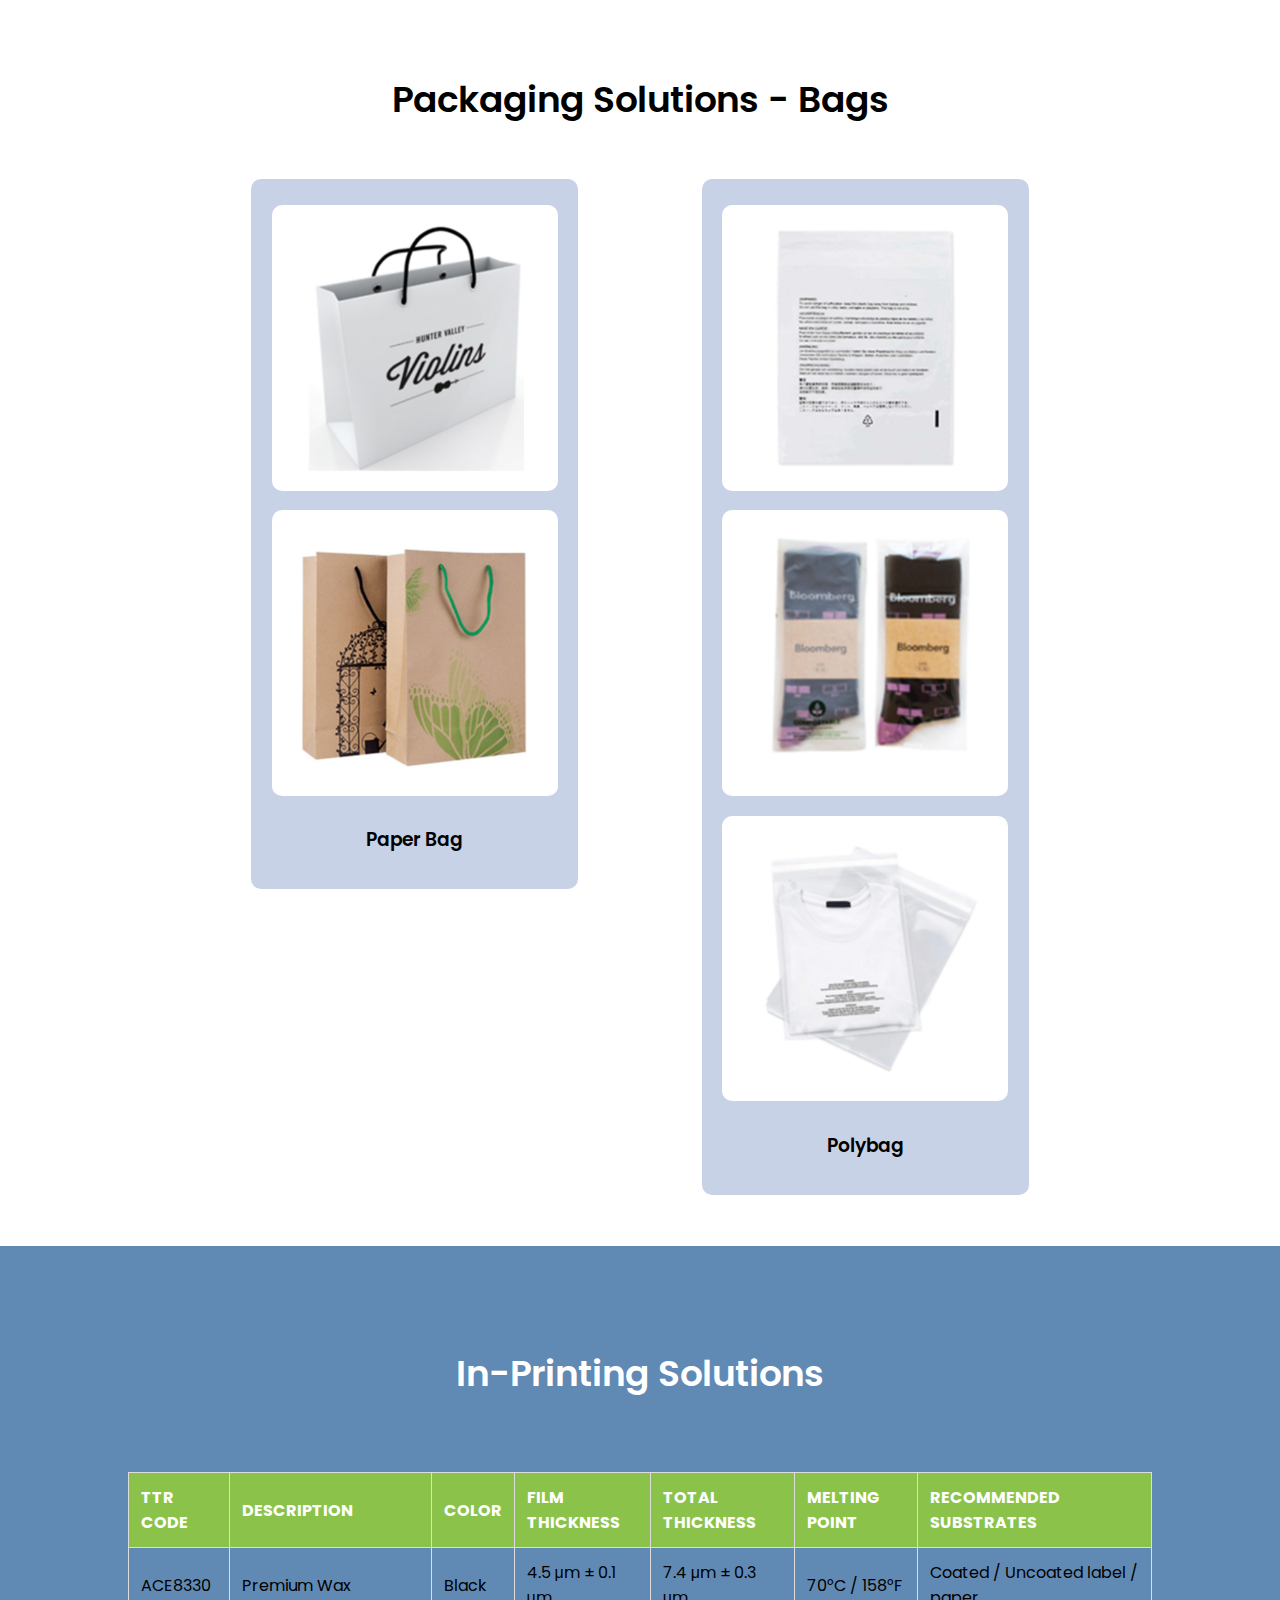
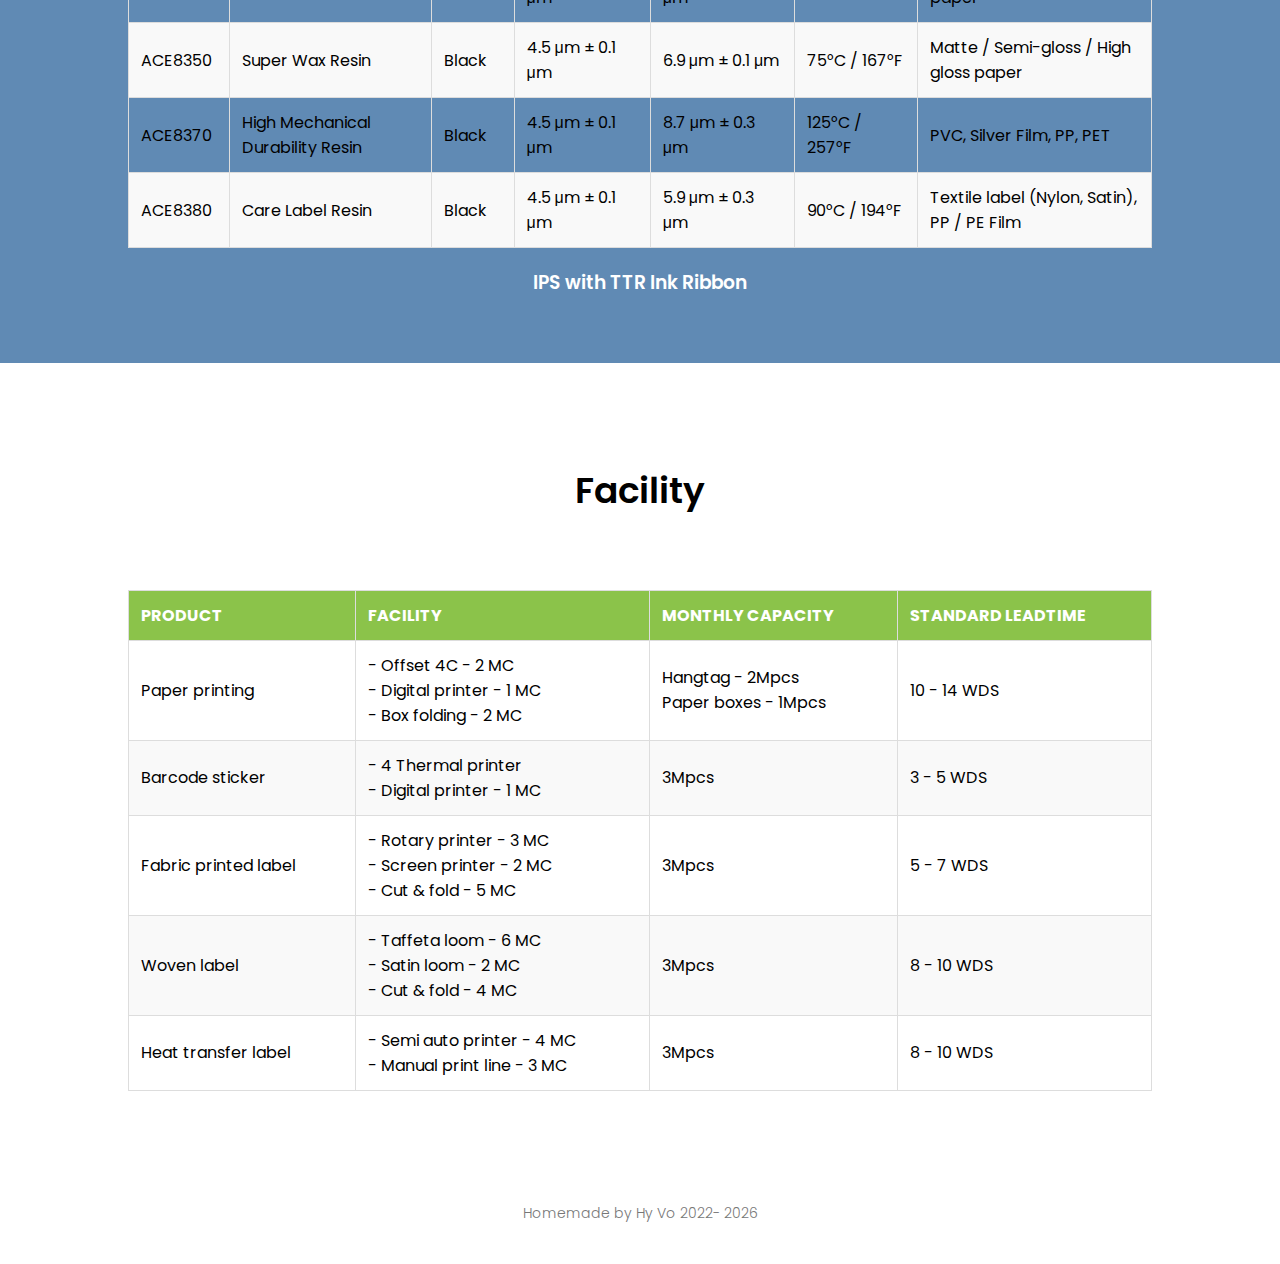
==== commit 3e0fd1b7: "practice: Added responsive table for in-printing labels" ====
--- a/index.html
+++ b/index.html
@@ -140,10 +140,147 @@
         </div>
     </section>
 
+    <!---------- In-Printing ---------->
+    <div class="inprtg">
+        <section class="inprinting">
+            <h1 style="color: white;">In-Printing Solutions</h1>
+
+            <div class="row">
+                <div class="inprinting-col">
+                    <!-- <img src="img/ips_ttr.png" alt=""> -->
+                    <table class="responsive-table">
+                        <thead>
+                            <tr>
+                                <th>TTR Code</th>
+                                <th>Description</th>
+                                <th>Color</th>
+                                <th>Film Thickness</th>
+                                <th>Total Thickness</th>
+                                <th>Melting Point</th>
+                                <th>Recommended Substrates</th>
+                            </tr>
+                        </thead>
+                        <tbody>
+                            <tr>
+                                <td>ACE8330</td>
+                                <td>Premium Wax</td>
+                                <td>Black</td>
+                                <td>4.5 μm ± 0.1 μm</td>
+                                <td>7.4 μm ± 0.3 μm</td>
+                                <td>70°C / 158°F</td>
+                                <td>Coated / Uncoated label / paper</td>
+                            </tr>
+                            <tr>
+                                <td>ACE8350</td>
+                                <td>Super Wax Resin</td>
+                                <td>Black</td>
+                                <td>4.5 μm ± 0.1 μm</td>
+                                <td>6.9 μm ± 0.1 μm</td>
+                                <td>75°C / 167°F</td>
+                                <td>Matte / Semi-gloss / High gloss paper</td>
+                            </tr>
+                            <tr>
+                                <td>ACE8370</td>
+                                <td>High Mechanical Durability Resin</td>
+                                <td>Black</td>
+                                <td>4.5 μm ± 0.1 μm</td>
+                                <td>8.7 μm ± 0.3 μm</td>
+                                <td>125°C / 257°F</td>
+                                <td>PVC, Silver Film, PP, PET</td>
+                            </tr>
+                            <tr>
+                                <td>ACE8380</td>
+                                <td>Care Label Resin</td>
+                                <td>Black</td>
+                                <td>4.5 μm ± 0.1 μm</td>
+                                <td>5.9 μm ± 0.3 μm</td>
+                                <td>90°C / 194°F</td>
+                                <td>Textile label (Nylon, Satin), PP / PE Film</td>
+                            </tr>
+                        </tbody>
+                    </table>
+                    <h3 style="color: white;">IPS with TTR Ink Ribbon</h3>
+                </div>
+            </div>
+        </section>
+    </div>
+
+
+    <!---------- Facility ---------->
+    <section class="inprinting">
+        <h1>Facility</h1>
+
+        <div class="row">
+            <div class="inprinting-col">
+                <table class="responsive-table">
+                    <thead>
+                        <tr>
+                            <th>Product</th>
+                            <th>Facility</th>
+                            <th>Monthly Capacity</th>
+                            <th>Standard Leadtime</th>
+                        </tr>
+                    </thead>
+                    <tbody>
+                        <tr>
+                            <td>Paper printing</td>
+                            <td>
+                                - Offset 4C - 2 MC<br>
+                                - Digital printer - 1 MC<br>
+                                - Box folding - 2 MC
+                            </td>
+                            <td>Hangtag - 2Mpcs<br>Paper boxes - 1Mpcs</td>
+                            <td>10 - 14 WDS</td>
+                        </tr>
+                        <tr>
+                            <td>Barcode sticker</td>
+                            <td>
+                                - 4 Thermal printer<br>
+                                - Digital printer - 1 MC
+                            </td>
+                            <td>3Mpcs</td>
+                            <td>3 - 5 WDS</td>
+                        </tr>
+                        <tr>
+                            <td>Fabric printed label</td>
+                            <td>
+                                - Rotary printer - 3 MC<br>
+                                - Screen printer - 2 MC<br>
+                                - Cut & fold - 5 MC
+                            </td>
+                            <td>3Mpcs</td>
+                            <td>5 - 7 WDS</td>
+                        </tr>
+                        <tr>
+                            <td>Woven label</td>
+                            <td>
+                                - Taffeta loom - 6 MC<br>
+                                - Satin loom - 2 MC<br>
+                                - Cut & fold - 4 MC
+                            </td>
+                            <td>3Mpcs</td>
+                            <td>8 - 10 WDS</td>
+                        </tr>
+                        <tr>
+                            <td>Heat transfer label</td>
+                            <td>
+                                - Semi auto printer - 4 MC<br>
+                                - Manual print line - 3 MC
+                            </td>
+                            <td>3Mpcs</td>
+                            <td>8 - 10 WDS</td>
+                        </tr>
+                    </tbody>
+                </table>
+            </div>
+        </div>
+    </section>
+
     <!---------- Footer ---------->
     <section class="footer">
         <p>
-            Homemade by Hy Vo 2022-<script>document.write(new Date().getFullYear());</script>
+            Homemade by Hy Vo 2022-
+            <script>document.write(new Date().getFullYear());</script>
         </p>
     </section>
 </body>
--- a/style.css
+++ b/style.css
@@ -2,6 +2,9 @@
     |navigation-bar|
     |home-page|
     |branding|
+    |intergrated|
+    |packaging|
+    |in-printing|
     |footer|
 */
 
@@ -314,12 +317,84 @@
     box-shadow: 0 0 20px 0px rgba(0, 0, 0, 0.2);
 }
 
-.dm {
+.dm, .bgpkg, .inprtg {
     background-color: rgb(96, 138, 180);
 }
 
-.bgpkg {
-    background-color: rgb(96, 138, 180);
+/* *in-printing* */
+
+.inprinting {
+    width: 80%;
+    margin: auto;
+    text-align: center;
+    padding-top: 100px;
+}
+
+.inprinting-col {
+    flex-basis: 100%;
+    border-radius: 10px;
+    margin-bottom: 5%;
+    text-align: left;
+}
+
+.inprinting-col img {
+    width: 100%;
+    border-radius: 10px;
+    transition: 0.5s;
+}
+
+.inprinting-col p {
+    padding: 0;
+}
+
+.inprinting-col h3 {
+    margin-top: 16px;
+    margin-bottom: 15px;
+    text-align: center;
+}
+
+.inprinting-col img:hover {
+    box-shadow: 0 0 20px 0px rgba(0,0,0,0.2);
+}
+
+.responsive-table {
+    width: 100%;
+    border-collapse: collapse;
+    margin: 20px 0;
+    font-size: 16px;
+    min-width: 400px;
+    text-align: left;
+}
+
+.responsive-table th,
+.responsive-table td {
+    border: 1px solid #ddd;
+    padding: 12px;
+}
+
+.responsive-table th {
+    background-color: #8BC34A;
+    color: white;
+    text-transform: uppercase;
+}
+
+.responsive-table tr:nth-child(even) {
+    background-color: #f9f9f9;
+}
+
+.responsive-table tr:hover {
+    background-color: #f1f1f1;
+}
+
+.responsive-table td {
+    word-wrap: break-word;
+}
+
+@media (max-width: 768px) {
+    .responsive-table {
+        display: block;
+        overflow-x: auto;
+    }
 }
 
 /* *footer* */
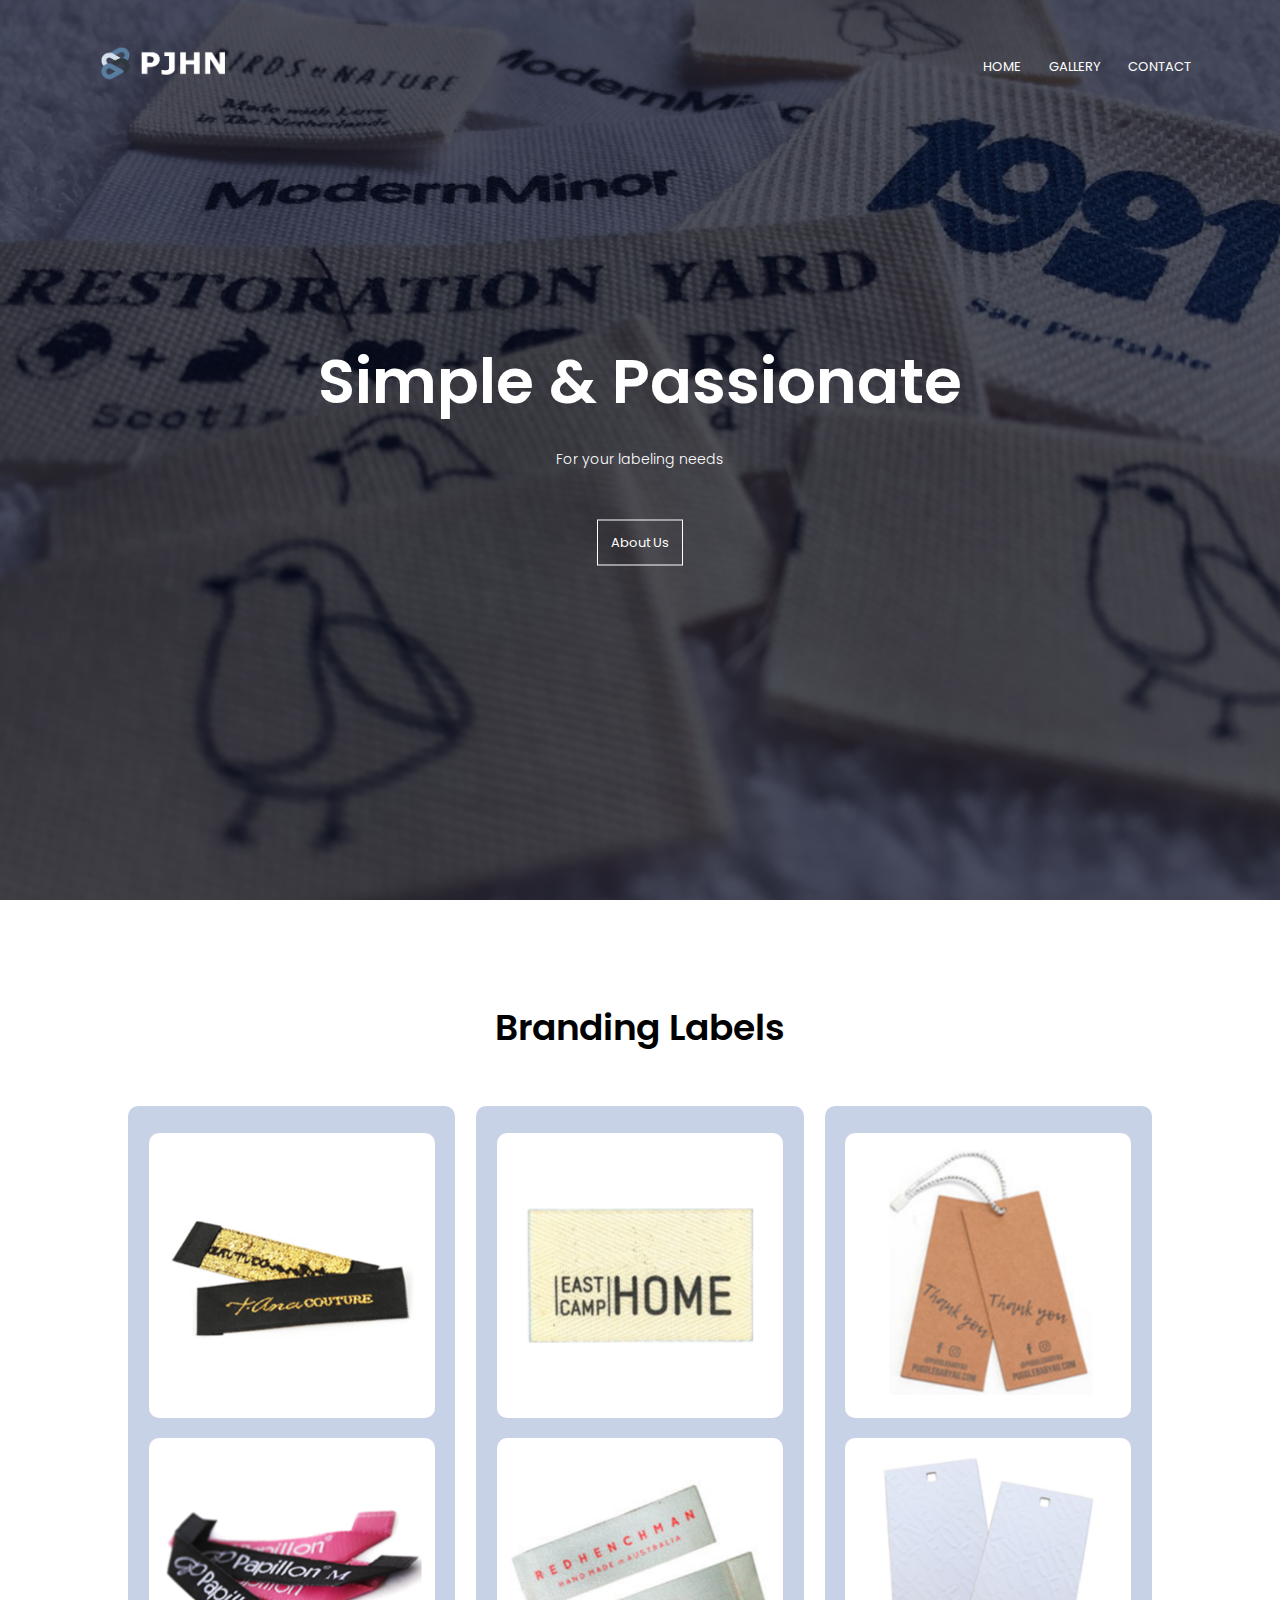
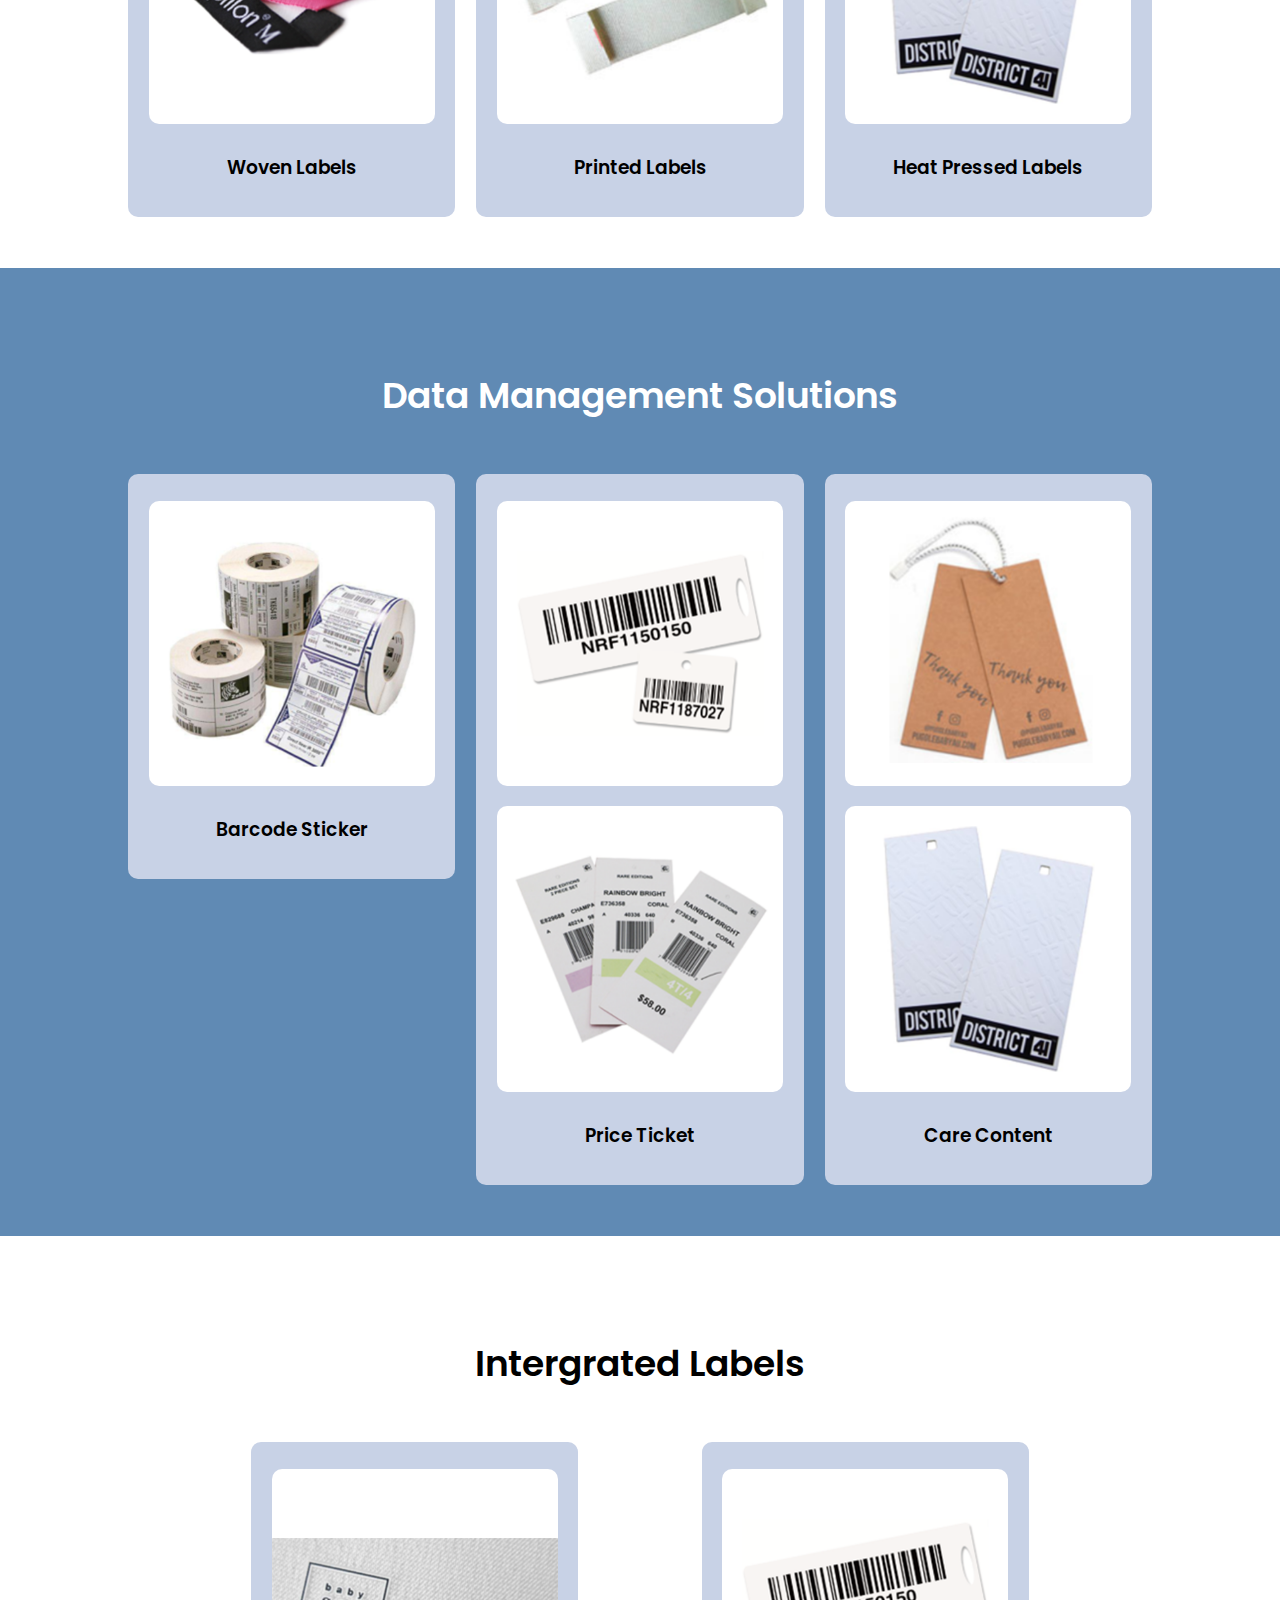
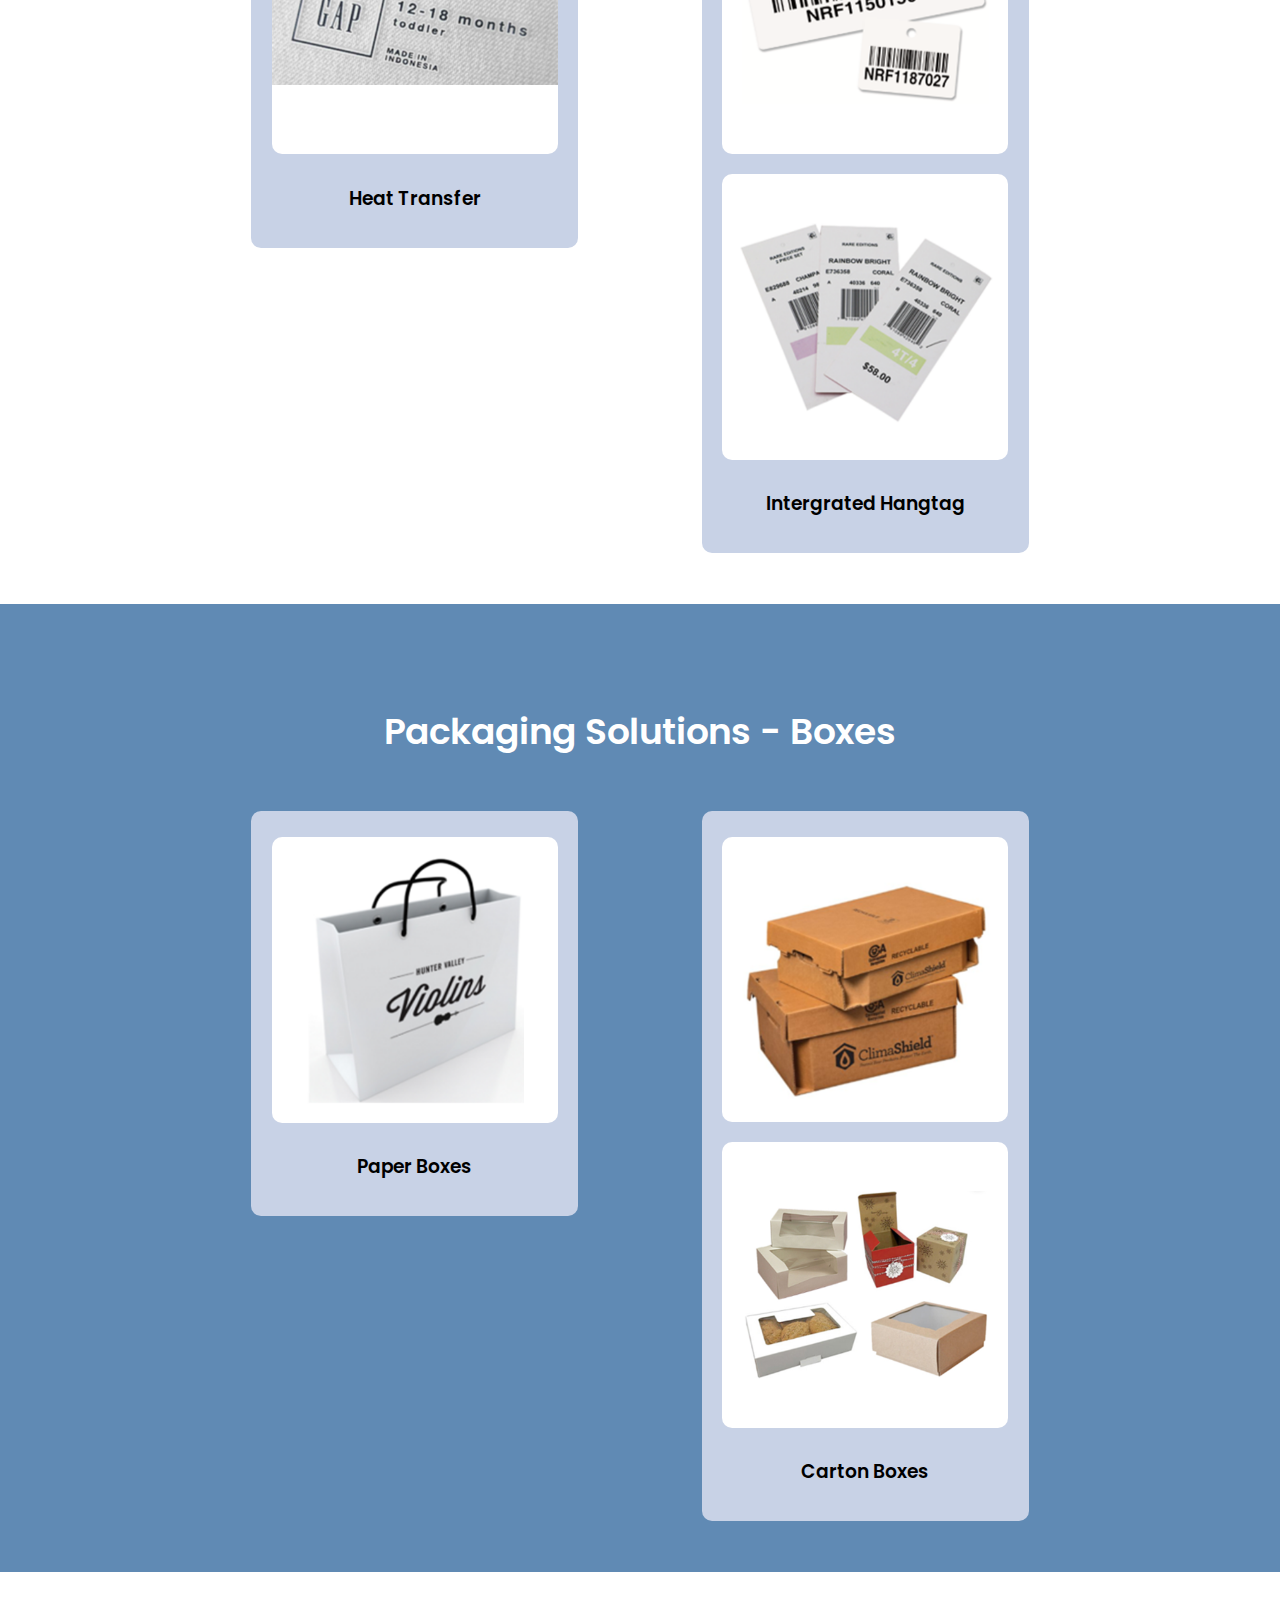
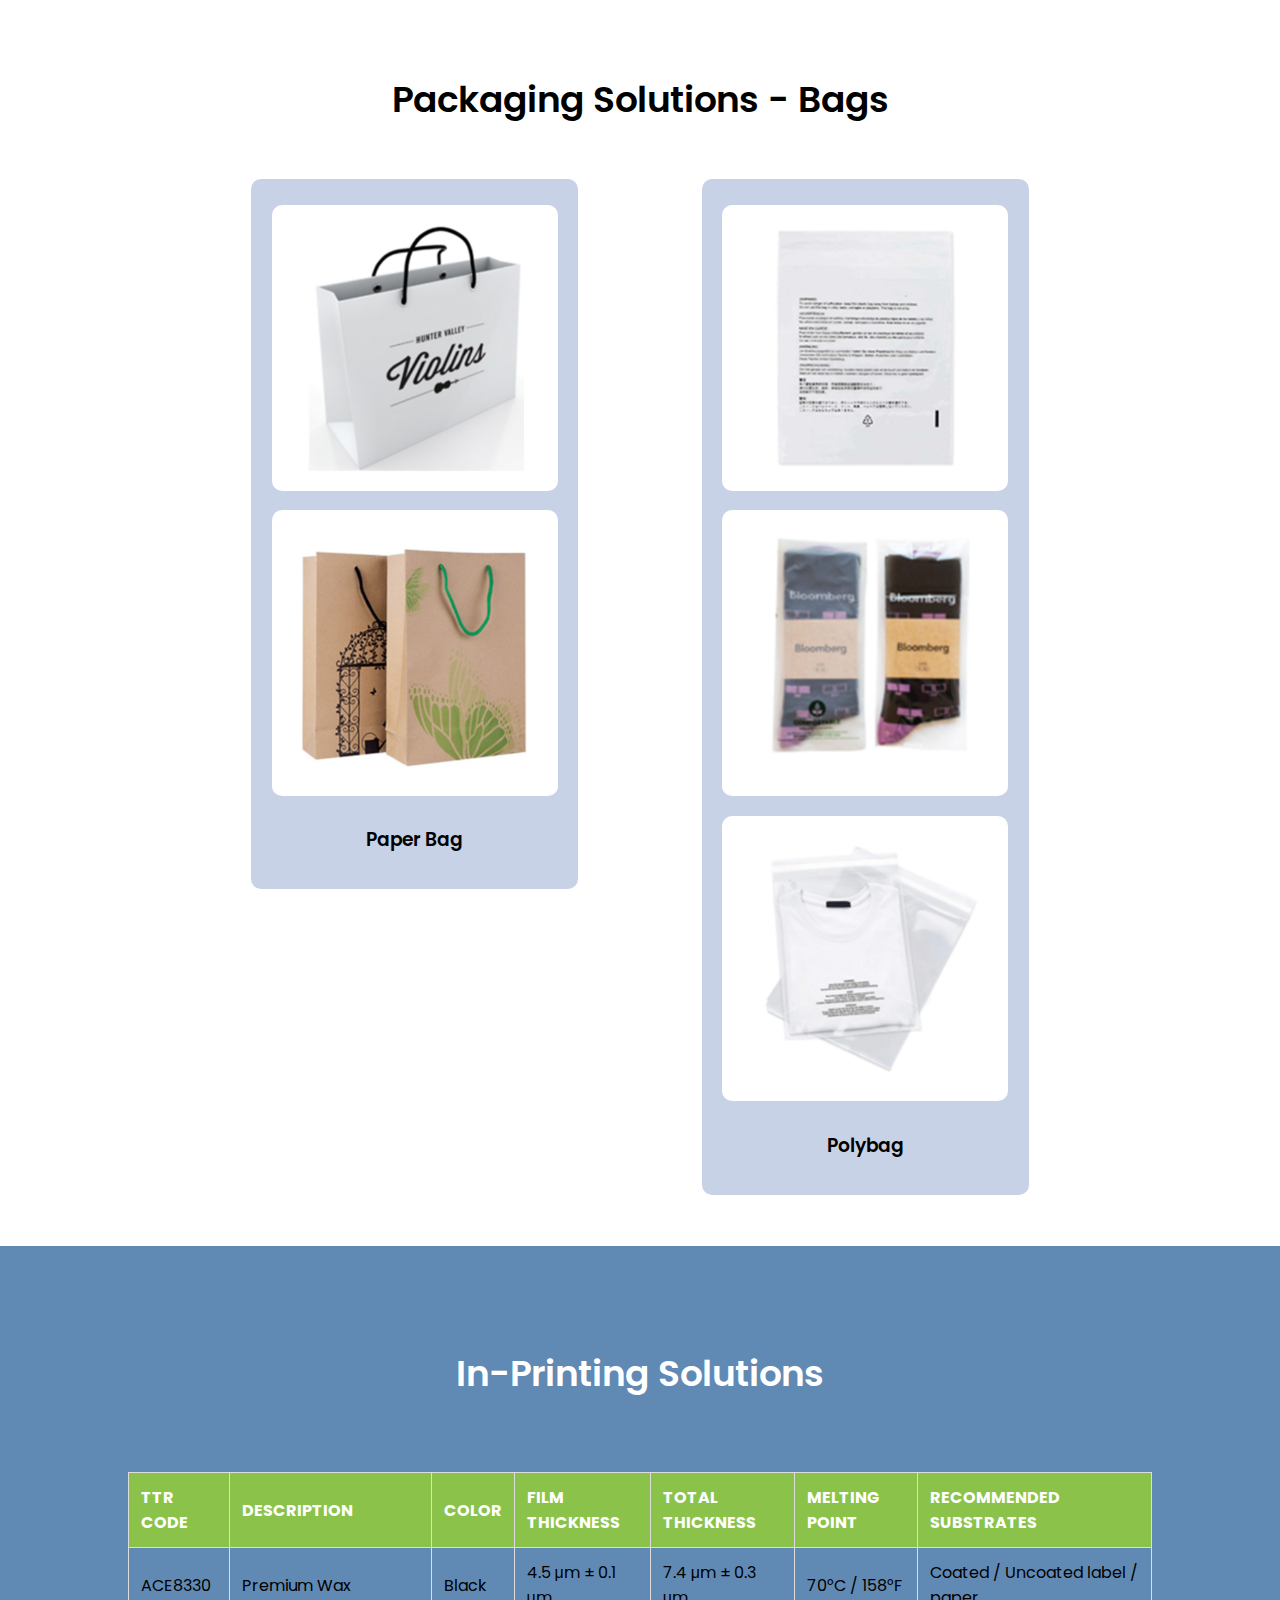
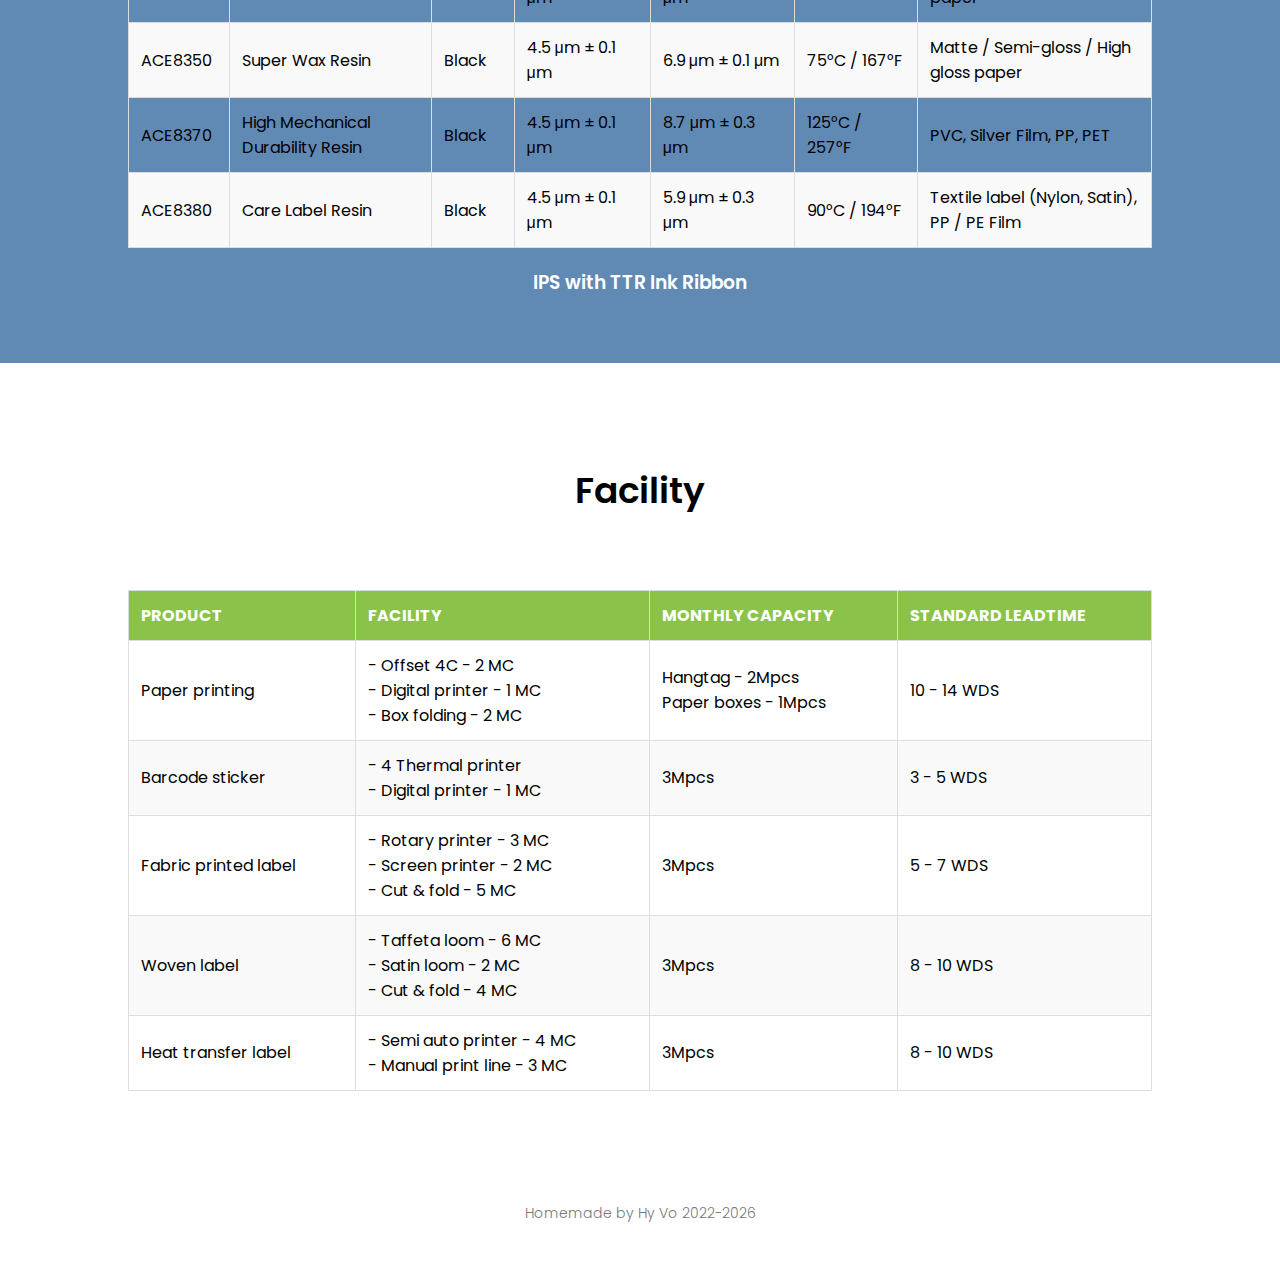
==== commit 7ab904d8: "practice: Added contact page with contact form" ====
--- a/index.html
+++ b/index.html
@@ -279,10 +279,20 @@
     <!---------- Footer ---------->
     <section class="footer">
         <p>
-            Homemade by Hy Vo 2022-
-            <script>document.write(new Date().getFullYear());</script>
+            Homemade by Hy Vo 2022-<script>document.write(new Date().getFullYear());</script>
         </p>
     </section>
+    <script>
+        var navLinks = document.getElementById("navLinks");
+
+        function showMenu(){
+            navLinks.style.right = "0";
+        }
+
+        function hideMenu(){
+            navLinks.style.right = "-200px";
+        }
+    </script>
 </body>
 
 </html>--- a/style.css
+++ b/style.css
@@ -5,6 +5,9 @@
     |intergrated|
     |packaging|
     |in-printing|
+    |gallery|
+    |about-us|
+    |contact|
     |footer|
 */
 
@@ -397,6 +400,133 @@
     }
 }
 
+/* *gallery* */
+
+.sub-header {
+    background-image: linear-gradient(rgba(4,9,30,0.7),rgba(4,9,30,0.7)),url(img/wallpaper.jpg);
+    background-position: center;
+    background-size: cover;
+    color: #fff;
+    height: 50vh;
+    text-align: center;
+    width: 100%;
+}
+
+.sub-header h1 {
+    margin-top: 100px;
+}
+
+@media(max-width: 768px){
+    .sub-header h1 {
+        font-size: 20px;
+    }
+}
+
+/* *about-us* */
+.sub-header {
+    height: 50vh;
+    width: 100%;
+    background-image: linear-gradient(rgba(4,9,30,0.7),rgba(4,9,30,0.7)),url(img/wallpaper.jpg);
+    background-position: center;
+    background-size: cover;
+    text-align: center;
+    color: #fff;
+}
+
+.sub-header h1 {
+    margin-top: 100px;
+}
+
+.about-us {
+    width: 80%;
+    margin: auto;
+    padding-top: 80px;
+    padding-bottom: 50px;
+}
+
+.about-col {
+    flex-basis: 48%;
+    padding: 30px 2px;
+}
+
+.about-col img {
+    width: 100%;
+}
+
+.about-col h1 {
+    padding-top: 0;
+}
+
+.about-col p {
+    padding: 15px 0 25px;
+}
+
+@media(max-width: 700px){
+    .sub-header h1 {
+        font-size: 20px;
+    }
+}
+
+/* *contact* */
+.location {
+    width: 80%;
+    margin: auto;
+    padding: 80px 0;
+}
+
+.location iframe {
+    width: 100%;
+}
+
+.contact-us {
+    width: 80%;
+    margin: auto;
+}
+
+.contact-col {
+    flex-basis: 48%;
+    margin-bottom: 30px;
+}
+
+.contact-col div {
+    display: flex;
+    align-items: center;
+    margin-bottom: 40px;
+}
+
+.contact-col div .fa {
+    font-size: 28px;
+    color: #0082e6;
+    margin: 10px;
+    margin-right: 30px;
+}
+
+.contact-col div p {
+    padding: 0;
+}
+
+.contact-col div h5 {
+    font-size: 20px;
+    margin-bottom: 5px;
+    color: #555;
+    font-weight: 400;
+}
+
+.contact-col input, .contact-col textarea {
+    width: 100%;
+    padding: 15px;
+    margin-bottom: 17px;
+    outline: none;
+    border: 1px solid #ccc;
+    box-sizing: border-box;
+}
+
+.contact-col button {
+    color: #555;
+    border-color: #555;
+}
+
+
 /* *footer* */
 
 .footer {
